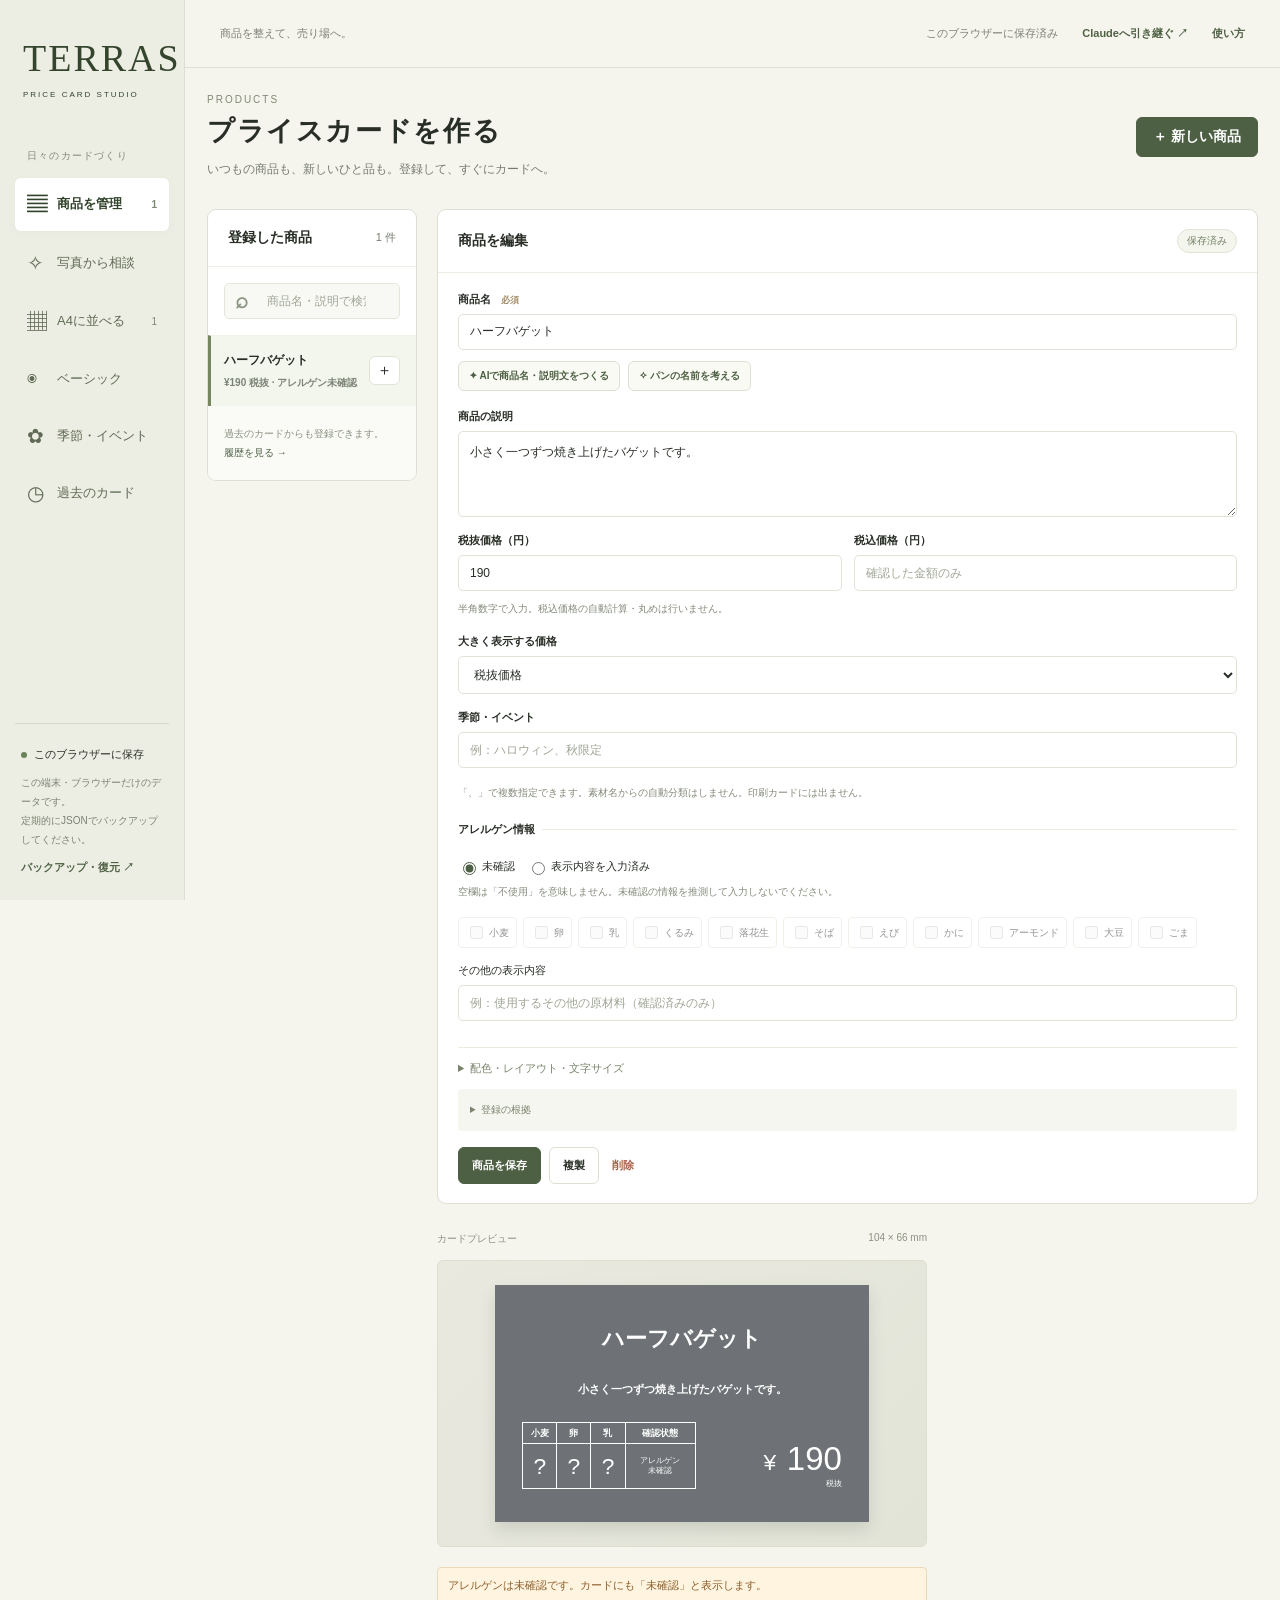
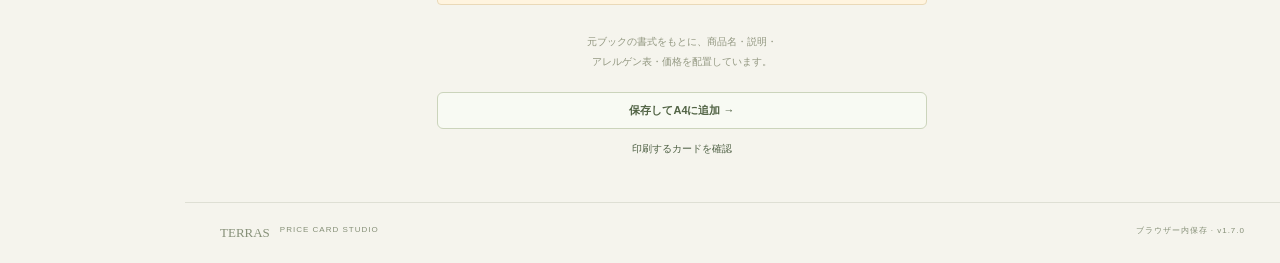
==== index.html @ 340539d3 "v1.9.5 写真は商品1〜2枚＋店頭1枚、相談は商品名入力（名前案なし）" ====
<!doctype html>
<html lang="ja">
<head>
  <meta charset="utf-8"><meta name="viewport" content="width=device-width,initial-scale=1">
  <meta name="description" content="TERRASの商品登録と実寸プライスカード印刷。ブラウザー内保存・履歴参照。">
  <title>TERRAS | プライスカード</title>
  <link rel="stylesheet" href="styles.css?v=1.9.5">
  <script src="archive.js" defer></script><script src="season-data.js?v=1.1.1" defer></script><script src="gpt-data.js?v=1.7.0" defer></script><script src="photo-data.js?v=1.6.0" defer></script><script src="quality-data.js?v=1.9.5" defer></script><script src="core.js?v=1.6.0" defer></script><script src="renderer.js?v=1.3.0" defer></script><script src="names.js?v=1.2.0" defer></script><script src="photo-ui.js?v=1.9.5" defer></script><script src="quality-store.js?v=1.6.0" defer></script><script src="line-post.js?v=1.9.5" defer></script><script src="quality-ui.js?v=1.9.5" defer></script><script src="gpt-ui.js?v=1.9.5" defer></script><script src="handoff.js?v=1.7.0" defer></script><script src="app.js?v=1.9.5" defer></script>
</head>
<body>
<div class="app-shell">
  <aside class="sidebar">
    <a class="brand" href="#products" aria-label="TERRAS 商品を管理"><span>TERRAS</span><small>PRICE CARD STUDIO</small></a>
    <div class="side-caption">日々のカードづくり</div>
    <nav aria-label="メインナビゲーション">
      <a href="#products" data-nav="products"><span class="nav-icon">▤</span>商品を管理<span id="product-count" class="nav-count">0</span></a>
      <a href="#ideas" data-nav="ideas"><span class="nav-icon">✧</span>写真から相談</a>
      <a href="#print" data-nav="print"><span class="nav-icon">▦</span>A4に並べる<span id="selection-count" class="nav-count">0</span></a>
      <a href="#basics" data-nav="basics"><span class="nav-icon">◉</span>ベーシック</a>
      <a href="#seasons" data-nav="seasons"><span class="nav-icon">✿</span>季節・イベント</a>
      <a href="#archive" data-nav="archive"><span class="nav-icon">◷</span>過去のカード</a>
    </nav>
    <div class="side-bottom"><span class="local-dot"></span>このブラウザーに保存<small>この端末・ブラウザーだけのデータです。<br>定期的にJSONでバックアップしてください。</small><button id="backup-open" class="text-button">バックアップ・復元 ↗</button></div>
  </aside>
  <main>
    <header class="topbar"><div>商品を整えて、売り場へ。</div><div class="topbar-right"><span id="storage-status">ローカル保存</span><button id="handoff-open" class="text-button">Claudeへ引き継ぐ ↗</button><button id="help-open" class="text-button">使い方</button></div></header>
    <section id="view-ideas" class="view" hidden>
      <div class="ideas-hero"><p class="eyebrow">BREAD IDEAS / PHOTO ADVICE</p><h1>写真から、<br>次のひと工夫を。</h1><p>決まった商品名と写真で、良いところと直し方を。<br>売価・原価と一緒に社長へLINEで共有。</p>
        <ol class="ideas-steps"><li><b>1</b><span>写真を撮る・選ぶ<small>商品1〜2枚＋店頭1枚（なくてもOK）</small></span></li><li><b>2</b><span>商品名・売価・原価を入力<small>名前は先に決めておく</small></span></li><li><b>3</b><span>アドバイスをもらう<small>良いところ・直し方</small></span></li><li><b>4</b><span>社長にLINEで共有</span></li></ol>
        <button id="ideas-start" class="primary">写真から相談する →</button><a class="ideas-switch" href="#products">プライスカードを作る →</a><p class="field-help">名前がまだのときは、先に「商品を管理」の「AIで商品名・説明文をつくる」で決めてください。写真から材料・味・アレルゲンは推測しません。アドバイスは参考です。</p>
      </div><p class="ideas-local-note">日々の写真は保存しません。アドバイス・社長の返事はこの端末に保存。AI相談は全員合計で1日30回・30秒間隔。API費用がかかります。</p>
      <section class="quality-history panel"><div class="panel-head"><h2>写真相談の履歴</h2><span class="subtle">この端末のみ・写真は含みません</span></div><div id="quality-history"></div><p id="quality-storage-status" class="field-help" role="status"></p></section>
    </section>
    <section id="view-basics" class="view" hidden>
      <div class="page-heading"><div><p class="eyebrow">EVERYDAY STANDARD</p><h1>ベーシックの定点チェック</h1><p>いつもの3品を、毎朝同じものさしで。AI・API回数は使いません。</p></div></div>
      <div class="basics-workspace"><section class="panel basic-editor"><div class="panel-head"><h2>今日の仕上がり</h2><span id="basic-date" class="subtle"></span></div><form id="basic-form"><label>チェックする商品<select id="basic-product"><option value="shokupan">365日食パン</option><option value="croissant">クロワッサン</option><option value="shiopan">塩パン</option></select></label><div id="basic-points" class="basic-points"></div><div class="basic-photos"><section><h3>基準の1個</h3><div class="basic-image"><img id="basic-reference-image" alt="登録した基準写真" hidden><p id="basic-reference-empty">基準の写真を登録してください</p></div><label>基準写真を登録<input id="basic-reference-input" type="file" accept="image/jpeg,image/png,image/webp,image/heic,image/heif"></label><button id="basic-reference-remove" type="button" class="text-button">基準写真を外す</button><p class="field-help">この写真だけ端末内とバックアップに保存します。外部に送信しません。</p></section><section><h3>今日の写真</h3><div class="basic-image"><img id="basic-daily-image" alt="今日の仕上がり" hidden><p id="basic-daily-empty">写真を撮る・選ぶ</p></div><label>今日の写真を選ぶ<input id="basic-daily-input" type="file" accept="image/jpeg,image/png,image/webp,image/heic,image/heif" capture="environment"></label><p class="field-help">比較用です。履歴・バックアップには保存しません。</p></section></div><div id="basic-score-fields" class="basic-score-fields"></div><div class="basic-total">合計 <strong id="basic-total">—</strong> / 15 <span id="basic-verdict"></span></div><label>原因をひと言 <span id="basic-cause-required" class="required" hidden>12点未満は必須</span><textarea id="basic-cause" maxlength="500" rows="2" placeholder="例：焼成温度が低く、焼き色が薄かった"></textarea></label><button id="basic-save" type="submit" class="primary">今日のチェックを記録</button><p id="basic-status" role="status" aria-live="polite"></p></form></section><section class="panel"><div class="panel-head"><h2>ベーシックの履歴</h2><span class="subtle">各商品の記録</span></div><div id="basic-history"></div></section></div>
      <details class="quality-settings panel"><summary>アドバイスの基準を編集（社長向け）</summary><div><p>アドバイスの参考にする7原則の文言をJSONで編集できます。questionsは空配列のままにしてください。この端末に保存し、バックアップにも含めます。</p><p class="field-help">初期値は添付仕様の要点です。「○〜◎」の色見本は未登録のため、スタッフが基準写真と照合してください。</p><label>基準JSON<textarea id="quality-criteria-json" rows="18" spellcheck="false"></textarea></label><div class="form-actions"><button id="quality-criteria-save" type="button" class="primary">基準を保存</button><button id="quality-criteria-reset" type="button">初期基準を表示</button></div><p id="quality-criteria-status" role="status"></p><details><summary>履歴の整理</summary><p class="field-help">審査・日次チェックはそれぞれ200件まで保存できます。整理の前に「バックアップ・復元」からJSONを書き出してください。基準写真と基準文言は残ります。</p><button id="quality-history-clear" type="button">履歴をすべて削除</button></details></div></details>
    </section>
    <section id="view-products" class="view">
      <div class="page-heading"><div><p class="eyebrow">PRODUCTS</p><h1>プライスカードを作る</h1><p>いつもの商品も、新しいひと品も。登録して、すぐにカードへ。</p></div><button id="new-product" class="primary">＋ 新しい商品</button></div>
      <div class="workspace">
        <section class="product-panel panel" aria-label="登録商品一覧"><div class="panel-head"><h2>登録した商品</h2><span id="list-total" class="subtle"></span></div><label class="search-wrap"><span>⌕</span><input id="product-search" type="search" placeholder="商品名・説明で検索" aria-label="登録商品を検索"></label><div id="product-list"></div><div class="list-footer">過去のカードからも登録できます。<a href="#archive">履歴を見る →</a></div></section>
        <section class="editor-panel panel"><div class="panel-head"><h2 id="editor-heading">新しい商品</h2><span id="dirty-label" class="pill">未保存</span></div>
          <form id="product-form" novalidate>
            <label>商品名 <span class="required">必須</span><input id="name" name="name" placeholder="例：ハーフバゲット" autocomplete="off"></label>
            <div class="naming-tools"><button type="button" id="gpt-open">✦ AIで商品名・説明文をつくる</button><button type="button" id="gpt-undo" hidden>AI案の採用を取り消す</button><button type="button" id="naming-open">✧ パンの名前を考える</button><button type="button" id="naming-undo" hidden>採用を取り消す</button></div>
            <label>商品の説明<textarea id="description" name="description" rows="3" placeholder="素材やおいしさ、伝えたいことを。改行も使えます。"></textarea></label>
            <div class="field-pair"><label>税抜価格（円）<input id="beforeTax" name="beforeTax" inputmode="decimal" placeholder="190"></label><label>税込価格（円）<input id="includingTax" name="includingTax" inputmode="decimal" placeholder="確認した金額のみ"></label></div>
            <p class="field-help">半角数字で入力。税込価格の自動計算・丸めは行いません。</p>
            <label>大きく表示する価格<select id="mainPrice" name="mainPrice"><option value="beforeTax">税抜価格</option><option value="includingTax">税込価格</option></select></label>
            <label>季節・イベント<input id="events" name="events" list="event-suggestions" placeholder="例：ハロウィン、秋限定"><datalist id="event-suggestions"></datalist></label><p class="field-help">「、」で複数指定できます。素材名からの自動分類はしません。印刷カードには出ません。</p>
            <fieldset><legend>アレルゲン情報</legend><div class="radio-row"><label><input type="radio" name="allergyStatus" value="unknown" checked> 未確認</label><label><input type="radio" name="allergyStatus" value="entered"> 表示内容を入力済み</label></div><p class="field-help">空欄は「不使用」を意味しません。未確認の情報を推測して入力しないでください。</p><div id="allergen-options" class="allergen-options"></div><label class="small-label">その他の表示内容<input id="allergyOther" name="allergyOther" placeholder="例：使用するその他の原材料（確認済みのみ）"></label></fieldset>
            <details class="design-details"><summary>配色・レイアウト・文字サイズ</summary><div class="field-pair"><label>配色<select id="theme" name="theme"><option value="black">グレー地 × 白文字</option><option value="white">白地 × 黒文字</option></select></label><label>レイアウト<select id="layout"><option value="classic">元の中央配置</option><option value="left">左揃え</option><option value="accent">アクセント付き</option></select></label><label>アクセント<select id="accent"><option value="none">なし</option><option value="olive">オリーブ</option><option value="rust">赤茶</option><option value="gold">金茶</option></select></label><label>商品名<select id="nameSize" name="nameSize"><option value="16">16 pt</option><option value="17" selected>17 pt</option><option value="18">18 pt</option></select></label><label>説明<select id="descriptionSize" name="descriptionSize"><option value="8">8 pt</option><option value="9" selected>9 pt</option></select></label></div></details>
            <div id="provenance-panel"></div><div id="form-errors" role="alert"></div>
            <div class="form-actions"><button class="primary" type="submit" id="save-product">商品を保存</button><button type="button" id="duplicate-product">複製</button><button type="button" id="delete-product" class="danger subtle-button">削除</button></div>
          </form>
        </section>
        <section class="preview-panel"><div class="preview-label"><span>カードプレビュー</span><span>104 × 66 mm</span></div><div class="card-stage"><div id="editor-preview"></div></div><div id="preview-warnings" class="preview-warnings" aria-live="polite"></div><p class="preview-note">元ブックの書式をもとに、商品名・説明・<br>アレルゲン表・価格を配置しています。</p><button id="save-select" class="wide-button">保存してA4に追加 →</button><a href="#print" class="preview-link">印刷するカードを確認</a></section>
      </div>
    </section>
    <section id="view-print" class="view" hidden>
      <div class="page-heading"><div><p class="eyebrow">PRINT LAYOUT</p><h1>A4に並べる</h1><p>登録商品から最大6枚。カードは左上から順番に並びます。</p></div><button id="print-button" class="primary">印刷 / PDFに保存 ↗</button></div>
      <div class="print-workspace"><aside class="panel print-controls"><div class="panel-head"><h2>印刷するカード</h2><b id="print-count">0 / 6</b></div><p class="field-help">同じ商品を複数枚入れるときは「＋もう1枚」。並び順も変更できます。</p><div id="selected-list"></div><label>商品を選んで追加<select id="print-product-select"></select></label><button id="add-print-product" class="wide-button">＋ 1枚追加</button><hr><label>カードの寸法<select id="print-scale"><option value="1">原寸 104 × 66 mm</option><option value="0.95">95%縮小 98.8 × 62.7 mm</option></select></label><label class="check-label"><input id="cut-marks" type="checkbox" checked> カット位置の目印を表示</label><p id="geometry-note" class="field-help"></p><div class="print-instructions"><b>印刷ダイアログの設定</b><p>A4・横向き・倍率100%・余白なし・ヘッダーとフッターなし。黒地カードは「背景のグラフィック」を有効に。</p><p>プリンターの印刷可能範囲が6mmを超える場合は95%縮小を選んでください。用紙に合わせる自動縮小はオフに。</p></div><div id="print-warnings" role="alert"></div></aside><div class="sheet-view"><div class="preview-label"><span>A4 横・2列 × 3段</span><span>297 × 210 mm</span></div><div class="sheet-viewport"><div id="print-sheet" class="a4-sheet"><div id="print-grid" class="print-grid"></div></div></div><p class="preview-note">画面の表示倍率と印刷寸法は異なります。初回は定規で実寸をご確認ください。</p></div></div>
    </section>
    <section id="view-seasons" class="view" hidden>
      <div class="page-heading"><div><p class="eyebrow">SEASONS &amp; EVENTS</p><h1>季節・イベント</h1><p>あの季節のカードを開いて、次の売り場づくりへ。</p></div><button id="new-season-product" class="primary">＋ このイベントで登録</button></div>
      <div class="season-intro">元タブ名が確認できる季節・イベントをまとめました。登録商品のタグもここから開けます。素材や商品名だけで自動分類はしません。</div>
      <div id="season-groups" class="season-groups" aria-label="季節・イベントを選択"></div>
      <div class="season-detail-heading"><div><p class="eyebrow">SELECTED EVENT</p><h2 id="season-title">ハロウィン</h2><p id="season-source-note" class="field-help"></p></div><label class="search-wrap"><span>⌕</span><input id="season-search" type="search" placeholder="このイベント内で検索" aria-label="季節・イベント内を検索"></label></div>
      <h3 class="season-subheading">登録した商品 <span id="season-current-count" class="subtle"></span></h3><div id="season-current" class="season-card-grid"></div>
      <h3 class="season-subheading">過去のカード <span id="season-history-count" class="subtle"></span></h3><p class="field-help">画像を開くと、元の飾り・価格・表示内容と出典を確認できます。現在の商品情報としては未確認です。</p><div id="season-history" class="season-card-grid"></div><button id="season-more" class="wide-button">さらに表示</button>
    </section>
    <section id="view-archive" class="view" hidden>
      <div class="page-heading"><div><p class="eyebrow">PAST CARDS</p><h1>過去のカード</h1><p>元のスプレッドシートを、いつでも見返せる参照用アーカイブに。</p></div><span class="pill">参照専用 / 2026.10.24 取得</span></div>
      <div class="archive-banner"><span>◷</span><div><b>過去の価格・表示内容です。現在の情報とは限りません。</b><p>原文を保持しています。新規登録へコピーした後、価格とアレルゲンを改めて入力してください。</p></div><a href="https://docs.google.com/spreadsheets/d/1PCWhxABF9N-4v9lGdpRZo8VrBppeQ50D/edit" target="_blank" rel="noopener">元ブック ↗</a></div>
      <div class="archive-toolbar"><label class="search-wrap"><span>⌕</span><input id="archive-search" type="search" aria-label="過去のカードを検索" placeholder="商品名・説明・価格・元タブ名で検索"></label><label>元タブ<select id="archive-sheet"><option value="">全395タブ</option></select></label><label>表示<select id="archive-mode"><option value="cards">認識できたカード</option><option value="raw">元タブの全セル（特殊書式も含む）</option></select></label></div><div id="archive-result-count" class="subtle"></div><div id="archive-results"></div><button id="archive-more" class="wide-button">さらに表示</button>
    </section>
    <footer class="main-footer">TERRAS <span>PRICE CARD STUDIO</span><span>ブラウザー内保存 · v1.7.0</span></footer>
  </main>
</div>
<dialog id="naming-dialog" class="naming-dialog"><div class="dialog-heading"><h2>パンの名前を考える</h2><button data-close aria-label="閉じる">×</button></div><p>確認できている情報だけを入力してください。入力を組み合わせて候補を作ります。生成AI・外部送信は使いません。</p><div class="current-name-note">現在の商品名：<strong id="naming-current"></strong><small>候補を選んで「商品名に採用」を押すまで変更しません。</small></div><div class="field-pair"><label>パンの種類 <span class="required">必須</span><input id="naming-kind" maxlength="80" placeholder="例：フォカッチャ"></label><label>主な材料 <span class="required">必須</span><input id="naming-materials" maxlength="300" placeholder="例：じゃがいも、チーズ"></label><label>味付け・味（任意）<input id="naming-taste" maxlength="100" placeholder="例：ローズマリー、塩味"></label><label>食感（任意）<input id="naming-texture" maxlength="100" placeholder="例：もちもち"></label></div><p class="field-help">材料は「、」で区切れます。産地・製法・味・アレルゲンなど、未入力の情報は補いません。「気まぐれパン」も具体的な材料を入力してください。</p><button id="naming-generate" type="button">候補を作る / 並べ直す</button><div id="naming-errors" role="alert"></div><div id="naming-results" class="naming-results" aria-live="polite"></div><div class="form-actions"><button id="naming-adopt" class="primary" disabled>商品名に採用</button><button id="naming-cancel">取消</button></div><p class="field-help">材料入力は候補作成だけに使い、アレルゲン欄は変更しません。採用後もまだ未保存です。カードのはみ出し警告を確認してから「商品を保存」してください。登録済みの商品名を一括で変更する機能ではありません。</p></dialog>
<dialog id="history-dialog" class="history-dialog"><div class="dialog-heading"><div><p class="eyebrow">SOURCE CARD / 参照専用</p><h2 id="history-title"></h2></div><button data-close aria-label="閉じる">×</button></div><label>出典タブ<select id="history-source-select"></select></label><div id="history-preview" class="history-preview"></div><p id="history-limits" class="field-help"></p><details id="history-art" hidden><summary>元の飾り画像を開く</summary><div id="history-art-links" class="source-art-links"></div></details><a id="history-sheet-link" target="_blank" rel="noopener">元タブ全体のプレビューを開く ↗</a><details><summary>価格・表示内容・出典の原文</summary><div id="history-raw"></div></details><p class="warning">コピーするのは商品名・説明・イベントタグです。価格は空欄、アレルゲンは未確認に戻ります。飾り画像・背景は編集用カードに引き継ぎません。</p><button id="history-copy" class="primary">新しい商品へコピー →</button></dialog>
<div id="toast" role="status" aria-live="polite" hidden></div>
<dialog id="backup-dialog"><div class="dialog-heading"><h2>バックアップ・復元</h2><button data-close aria-label="閉じる">×</button></div><p>商品・印刷選択・設定、チェック履歴・基準文言・ベーシックの基準写真をJSONファイルに保存します。日々の写真は含みません。端末やブラウザーを変えるときにも使えます。履歴はアプリに同梱されています。</p><button id="export-backup" class="primary">JSONをダウンロード</button><hr><label>JSONを読み込む<input id="import-file" type="file" accept=".json,application/json"></label><details><summary>JSONの内容を貼り付けて復元する</summary><label>バックアップのJSON<textarea id="import-text" rows="5" spellcheck="false" placeholder="JSONファイルの内容を貼り付け"></textarea></label><button id="import-text-button">貼り付けたJSONを読み込む</button></details><p class="field-help">現在の商品を残して追加します。同じIDで内容が異なる商品は、別の商品として保持します。繰り返し読み込んでも同じ内容は増えません。</p><div id="import-result" role="status"></div></dialog>
<dialog id="handoff-dialog" class="handoff-dialog" aria-labelledby="handoff-title"><div class="dialog-heading"><div><p class="eyebrow">CONTINUE WITH CLAUDE</p><h2 id="handoff-title">この仕組みを、Claude Codeへ。</h2></div><button data-close aria-label="閉じる">×</button></div><p class="handoff-intro">カードづくりの仕組みと、保存済みの商品をひとまとめに。<br>Claude Codeに渡して、続きの改修を依頼できます。</p><div class="handoff-contents"><b>ZIPに含まれるもの</b><ul><li>アプリのソース・過去カード・画像素材</li><li>仕組みの説明・起動手順・Claudeへの引き継ぎメモ</li><li>このブラウザーの保存済み商品 <strong id="handoff-product-count">0</strong>件・印刷選択・設定</li></ul></div><p id="handoff-dirty" class="warning" hidden>未保存の編集があります。編集内容も渡す場合は、この画面を閉じて先に「商品を保存」を押してください。</p><ol class="handoff-steps"><li>引き継ぎZIPをダウンロードする。</li><li>ZIPを展開し、そのフォルダーをClaude Codeで開く。</li><li>下の依頼文をコピーし、Claude Codeに渡す。</li></ol><p class="field-help">AIのAPIキーは含まれません（GT-botのスクリプトプロパティにあります）。商品登録・編集・印刷はローカルで動かせます。</p><button id="handoff-download" class="primary">引き継ぎ一式をダウンロード（ZIP）</button><p id="handoff-status" role="status" aria-live="polite"></p><p><button id="handoff-backup" class="text-button">商品JSONだけを書き出す・復元する →</button></p><details class="handoff-prompt"><summary>Claudeに渡す依頼文</summary><label>依頼文<textarea id="handoff-prompt" rows="6" readonly></textarea></label><button id="handoff-copy">依頼文をコピー</button></details><p class="field-help">ファイルの作成と保存はこのブラウザー内で行います。Claudeへの添付・送信はご自身で行ってください。別の端末の商品は、その端末から書き出してください。</p></dialog>
<dialog id="help-dialog"><div class="dialog-heading"><h2>カードづくりの流れ</h2><button data-close aria-label="閉じる">×</button></div><ol><li>「商品を管理」で商品名・説明・価格を登録。</li><li>アレルゲンは確認した内容だけ入力。未確認のままでも保存できますが、カードにも未確認と表示されます。</li><li>「保存してA4に追加」で、印刷するカードを選択。最大6枚まで並べられます。</li><li>はみ出しや未入力の警告を解消し、「印刷 / PDFに保存」。A4横・100%・余白なしを選びます。</li><li>定期的にJSONバックアップを保存。ブラウザーデータを消すと登録商品も消えます。</li></ol><p>履歴の価格には税表示の不整合があるため、履歴からのコピーでは価格・アレルゲンは自動入力しません。履歴の原文はいつでも確認できます。</p></dialog>
<dialog id="confirm-dialog"><div class="dialog-heading"><h2 id="confirm-title">確認</h2></div><p id="confirm-text"></p><div class="form-actions"><button id="confirm-yes" class="primary">続ける</button><button id="confirm-no">戻る</button></div></dialog>
<noscript>このアプリにはJavaScriptが必要です。</noscript>
<dialog id="gpt-dialog" class="gpt-dialog">
  <div class="dialog-heading"><h2 id="gpt-title">写真からアドバイス ＋ 名前の相談</h2><button id="gpt-close" aria-label="閉じる">×</button></div>
  <p class="gpt-intro" id="gpt-intro">写真から、良いところと試せる直し方を。種類・材料も入力すると名前3案を一緒に提案します。</p>
  <p id="gpt-status" role="status" aria-live="polite"></p>
  <div id="gpt-inputs">
    <section class="photo-input"><h3 class="gpt-step-heading"><span>1</span> 写真を撮る・選ぶ <small>なくても大丈夫</small></h3><h4>商品写真1（角度は自由）</h4><div class="photo-actions"><button id="photo-camera" type="button">写真を撮る</button><button id="photo-library" type="button">写真を選ぶ</button><button id="photo-remove" type="button" hidden>写真を外す</button></div><input id="photo-camera-input" type="file" accept="image/jpeg,image/png,image/webp,image/heic,image/heif" capture="environment" hidden><input id="photo-library-input" type="file" accept="image/jpeg,image/png,image/webp,image/heic,image/heif" hidden><figure id="photo-preview" hidden><img id="photo-preview-image" alt="生成の参考にする写真"><figcaption>生成時だけGT-bot経由でClaudeへ送信。カードには載りません。</figcaption></figure><div id="photo-extras" class="photo-extras"></div><p id="photo-status" role="status" aria-live="polite"></p><p class="field-help">基本は商品写真1〜2枚と、店頭に並べた写真1枚。写真がなくても記録・LINEへの共有はできます。1枚10MBまで・最大3枚。位置情報を除き512px以内に縮小します。</p></section>
    <h3 class="gpt-step-heading" id="gpt-step2"><span>2</span> 材料・特徴を入力 <small>名前も作る場合</small></h3>
    <label id="pc-name-label" hidden>商品名 <span class="required">決まった名前</span><input id="pc-name" maxlength="80" placeholder="例：ジャガイモとチーズのフォカッチャ"></label><div class="gpt-basic-fields" id="gpt-naming-fields"><label>パンの種類 <span class="gpt-optional">名前も作る場合</span><input id="gpt-kind" maxlength="80" placeholder="例：フォカッチャ"></label><label>材料 <span class="gpt-optional">名前も作る場合</span><input id="gpt-materials" maxlength="300" placeholder="例：じゃがいも、チーズ"></label><label class="gpt-feature-label">特徴 <span class="required">任意</span><input id="gpt-feature" maxlength="100" placeholder="例：ハーフサイズ、皮はパリッと中はもっちり、国産小麦"></label></div>
    <div class="field-pair"><label>売価（税込） <span class="required">任意</span><input id="pc-price" inputmode="numeric" maxlength="7" placeholder="例：380"></label><label>原価 <span class="required">任意</span><input id="pc-cost" inputmode="numeric" maxlength="7" placeholder="例：120"></label></div><p id="pc-cost-rate" class="field-help" aria-live="polite"></p><p class="field-help">売価と原価はAIに送りません。LINEの相談と履歴にだけ載ります。分かっている内容だけ入力してください。</p>
    <div id="quality-questions" hidden></div><p id="quality-self-summary" hidden></p><label>提案者のお名前<input id="quality-proposer" maxlength="80" placeholder="例：山田（この端末に記憶）"></label><h3 class="gpt-step-heading"><span>3</span> 写真からアドバイス</h3><div class="form-actions gpt-main-actions"><button id="gpt-generate" class="primary" disabled>写真からアドバイスをもらう</button><button id="gpt-stop" hidden>生成を取消</button><button id="gpt-cancel">取消</button></div>
    <div class="gpt-notes"><p>生成時に入力内容と選んだ写真をGT-bot経由でClaude（Anthropic）へ送信します。日々の写真はアプリに保存・公開しません。TERRASの見た目の基準も送信します。提案者名・価格・アレルゲン・履歴は送信しません。</p><p><b>API費用がかかります。</b>ログイン不要・全員合計で1日30回・30秒間隔。失敗・取消も1回です。</p></div>
  </div>
  <section id="gpt-comparison" hidden><div id="quality-result" class="quality-result"></div><div id="gpt-name-section"><div class="gpt-comparison-heading"><h3>名前と説明文を比べて、カードへ</h3><button id="gpt-back">入力に戻る ↑</button></div><p class="field-help">各案の商品名・説明文は、ここで編集できます。</p><div id="gpt-results" class="gpt-results"></div><div class="gpt-adoption"><label class="gpt-review"><input id="gpt-reviewed" type="checkbox"> 未確認の内容が入っていないことを確認しました。</label><button id="gpt-adopt" class="primary" disabled>名前と説明文をセットで使う</button><p class="field-help">編集欄へ入れるだけで、まだ保存しません。価格・アレルゲンはそのままです。</p></div></div></section>
</dialog>
<dialog id="quality-history-dialog" class="gpt-dialog" aria-labelledby="quality-history-title"><div class="dialog-heading"><h2 id="quality-history-title">相談・社長の返事</h2><button data-close aria-label="閉じる">×</button></div><div id="quality-history-record"></div></dialog>
</body></html>
---- styles.css ----
:root{--ink:#282d26;--muted:#777c70;--olive:#4e6044;--paper:#f5f4ed;--line:#dedfd4;--white:#fff;--rust:#a75132;--card-scale:1;font-family:-apple-system,BlinkMacSystemFont,"Hiragino Kaku Gothic ProN","Yu Gothic",Meiryo,sans-serif;color:var(--ink);background:var(--paper);font-size:14px}*{box-sizing:border-box}body{margin:0}button,input,textarea,select{font:inherit;color:inherit}button,a,input,select,summary{touch-action:manipulation}button{cursor:pointer;background:#fff;border:1px solid var(--line);border-radius:6px;padding:10px 16px;font-weight:600}button:hover{background:#f0f2e9}button:disabled{opacity:.4;cursor:not-allowed}button.primary{background:var(--olive);color:white;border-color:var(--olive)}button.primary:hover{background:#3f5037}a{color:var(--olive);text-decoration:none}a:hover{text-decoration:underline}button:focus-visible,a:focus-visible,summary:focus-visible{outline:3px solid #b7c794;outline-offset:3px}input:focus,textarea:focus,select:focus{outline:2px solid #b5c59e;border-color:var(--olive)}[hidden]{display:none!important}.app-shell{display:flex;min-height:100vh}.sidebar{width:220px;flex-shrink:0;border-right:1px solid var(--line);padding:38px 22px 22px;display:flex;flex-direction:column;background:#eceee3;position:sticky;top:0;height:100vh}.brand{display:block;color:#34442d;margin:0 8px 50px}.brand span{font:500 38px/1.1 Georgia,"Times New Roman",serif;letter-spacing:2px}.brand small{display:block;font-size:8px;letter-spacing:2px;margin-top:10px}.side-caption{font-size:10px;color:#838778;margin:0 12px 15px;letter-spacing:.12em}nav{display:grid;gap:7px}nav a{display:flex;align-items:center;padding:13px 12px;font-size:13px;gap:11px;color:#606955;border-radius:6px}nav a.active{background:#fff;box-shadow:0 2px 8px #48543608;color:#31442b;font-weight:700}nav a:hover{text-decoration:none;background:#ffffff90}.nav-icon{font-size:20px;width:19px}.nav-count{font-size:10px;margin-left:auto;color:#7e8774}.side-bottom{margin-top:auto;font-size:11px;line-height:1.9;padding:20px 6px 0;border-top:1px solid #d6dac9}.side-bottom small{font-size:10px;display:block;color:#7b8272;margin:8px 0}.local-dot{display:inline-block;width:6px;height:6px;border-radius:50%;background:#6b8256;margin-right:7px}.text-button{border:0;padding:0;background:transparent;color:var(--olive);font-size:11px}.text-button:hover{background:transparent;text-decoration:underline}main{min-width:0;flex:1}.topbar{height:68px;display:flex;align-items:center;justify-content:space-between;border-bottom:1px solid var(--line);padding:0 35px;color:#7d8175;font-size:11px}.topbar-right{display:flex;gap:24px;align-items:center}.view{padding:32px 34px 25px;max-width:1800px;margin:auto}.page-heading{display:flex;align-items:center;justify-content:space-between;gap:20px;margin-bottom:28px}.eyebrow{font-size:10px;letter-spacing:2px;color:#7f8973;margin:0 0 8px}h1{font-size:27px;font-weight:650;letter-spacing:.06em;margin:0 0 10px}.page-heading p:not(.eyebrow){font-size:12px;color:var(--muted);margin:0;line-height:1.8}h2{font-size:14px;font-weight:650;margin:0}.workspace{display:grid;grid-template-columns:minmax(215px,.8fr) minmax(320px,1.2fr) minmax(315px,1fr);gap:20px;align-items:start}.panel{background:#fff;border:1px solid var(--line);border-radius:9px;overflow:hidden}.panel-head{padding:19px 20px;border-bottom:1px solid #eceee6;display:flex;align-items:center;justify-content:space-between;gap:10px}.subtle{color:var(--muted);font-size:11px}.pill{display:inline-block;padding:4px 9px;border:1px solid #dfe4d7;background:#f4f6ee;color:#727d63;border-radius:20px;font-size:10px;white-space:nowrap}.search-wrap{display:flex;align-items:center;background:#f8f9f4;border:1px solid #e3e6da;border-radius:5px;padding:0 10px;gap:8px}.search-wrap span{font-size:22px;color:#8c9581}.search-wrap input{border:0;background:transparent;width:100%;min-width:0;padding:11px 0;outline:none;font-size:12px}.product-panel>.search-wrap{margin:16px}.product-row{display:flex;align-items:center;gap:8px;padding:16px;border-top:1px solid #f0f1e9}.product-row.active{background:#f3f6ec;border-left:3px solid #75865f;padding-left:13px}.product-row .product-open{flex:1;text-align:left;border:0;padding:0;background:transparent;min-width:0}.product-row strong{font-size:12px;font-weight:650;display:block;overflow-wrap:anywhere}.product-row small{font-size:10px;color:#7b8274;display:block;margin-top:7px}.mini-add{border:1px solid #e0e4d7;padding:4px 7px;font-size:15px;font-weight:400;background:#fff}.list-footer{padding:18px 16px;background:#fafbf7;color:#8a9081;font-size:10px;line-height:1.9}.list-footer a{display:block}.empty-state{padding:38px 20px;text-align:center;color:#8a9082;font-size:12px;line-height:2}.editor-panel form{padding:19px 20px}label{display:block;font-size:11px;font-weight:600;margin-bottom:16px}label input:not([type=radio]):not([type=checkbox]),label textarea,label select{display:block;width:100%;margin-top:7px;border:1px solid #dfe3d8;background:#fff;border-radius:5px;padding:10px 11px;font-size:12px;font-weight:400}textarea{resize:vertical;line-height:1.8;min-height:82px}input::placeholder,textarea::placeholder{color:#a1a697}.required{font-size:9px;color:#a28c68;padding-left:7px}.field-pair{display:grid;grid-template-columns:1fr 1fr;gap:12px}.field-pair label{margin-bottom:9px}.field-help{font-size:10px;line-height:1.8;color:#838a7a;margin:0 0 16px}fieldset{border:0;border-top:1px solid #e9ecdf;padding:18px 0 0;margin:20px 0 10px;min-width:0}legend{font-size:11px;font-weight:650;padding:0 7px 0 0}.radio-row{display:flex;flex-wrap:wrap;gap:12px;margin:4px 0 8px}.radio-row label{font-size:11px;margin:0;font-weight:400}input[type=radio],input[type=checkbox]{accent-color:var(--olive);vertical-align:middle}.allergen-options{display:flex;flex-wrap:wrap;gap:6px;margin-bottom:15px}.allergen-options label{font-size:10px;font-weight:400;border:1px solid #dfe4d5;border-radius:4px;padding:5px 7px;margin:0;display:flex;align-items:center;gap:3px}.allergen-options.inactive{opacity:.5}.small-label{font-weight:400}.design-details{font-size:11px;border-top:1px solid #e9ecdf;padding:13px 0}.design-details summary{cursor:pointer;color:#78836a}.design-details .field-pair{padding-top:14px}.form-actions{display:flex;gap:8px;align-items:center;flex-wrap:wrap;margin-top:16px}.form-actions button{font-size:11px;padding:10px 13px}.danger{color:#a46146}.subtle-button{border:0;padding-left:5px!important;padding-right:5px!important}.preview-panel{min-width:0;padding-top:8px}.preview-label{display:flex;justify-content:space-between;gap:12px;font-size:10px;color:#8b9180;margin:0 0 14px}.card-stage{background:linear-gradient(135deg,#e9e9df,#e3e4d8);border:1px solid #dcdfd0;min-height:260px;display:flex;align-items:center;justify-content:center;padding:24px 12px;border-radius:6px;overflow:auto}.card-stage .price-card{zoom:.8;box-shadow:0 8px 16px #2e382a22}.price-card{position:relative;width:104mm;height:66mm;flex-shrink:0;background:#6e7175;color:white;overflow:visible;font-family:"MS PGothic","ＭＳ Ｐゴシック","Hiragino Kaku Gothic ProN","Yu Gothic",Meiryo,sans-serif;-webkit-print-color-adjust:exact;print-color-adjust:exact}.price-card.white{color:#050505;background:#f4f4f2}.card-name{position:absolute;top:8mm;left:7.5mm;right:7.5mm;height:14mm;display:flex;align-items:center;justify-content:center;white-space:pre-wrap;text-align:center;overflow-wrap:anywhere;font-size:var(--name-size,17pt);font-weight:800;line-height:1.18}.card-description{position:absolute;top:23mm;left:7.5mm;right:7.5mm;height:12mm;display:flex;align-items:center;justify-content:center;text-align:center;white-space:pre-wrap;overflow-wrap:anywhere;font-weight:700;font-size:var(--desc-size,9pt);line-height:1.32}.card-bottom{position:absolute;left:7.5mm;right:7.5mm;top:38mm;height:18.5mm}.allergen-table{position:absolute;top:0;left:0;border-collapse:collapse;width:48mm;height:18.5mm;table-layout:fixed;text-align:center}.allergen-table th,.allergen-table td{border:.25mm solid currentColor}.allergen-table th{font-size:7pt;line-height:1;height:6mm;font-weight:800;width:9.5mm}.allergen-table td.marker{font-size:18pt;height:12.5mm;line-height:1;font-weight:400}.allergen-table th:last-child{width:19.5mm}.allergen-table td.allergen-extra{font-size:6.5pt;line-height:1.3;overflow-wrap:anywhere;vertical-align:middle;white-space:pre-wrap;padding:.5mm}.card-tax{position:absolute;right:0;top:1mm;font:8.5pt/1.25 Arial,"Hiragino Kaku Gothic ProN",sans-serif;white-space:nowrap}.card-price{position:absolute;bottom:0;right:0;white-space:nowrap;font:26pt/1.05 Arial,sans-serif}.card-price .yen{font-size:18pt;margin-right:3mm}.card-price .tax-kind{font-size:6pt;display:block;text-align:right;margin-top:1mm}.price-card .overflow-outline{outline:1mm solid #c56c43;outline-offset:1px}.preview-warnings{font-size:10px;line-height:1.8;color:#8b653c;margin-top:13px}.warning{padding:8px 10px;background:#fff4df;border:1px solid #ead9b8;border-radius:4px;margin:7px 0;color:#8b5d2b;font-size:11px;line-height:1.8}.error{padding:10px;background:#fff0e9;border:1px solid #eac4af;color:#9b4b2c;border-radius:4px;font-size:11px;line-height:1.8}.preview-note{text-align:center;font-size:10px;color:#929780;line-height:2;margin:20px 0}.wide-button{display:block;width:100%;font-size:11px;border-color:#cbd4bb;background:#f8faf3;color:#516344}.preview-link{display:block;text-align:center;font-size:10px;margin-top:13px}.main-footer{display:flex;gap:10px;max-width:1800px;margin:20px auto 0;padding:22px 35px;border-top:1px solid var(--line);font:13px Georgia,serif;color:#869078}.main-footer span{font:8px -apple-system,sans-serif;letter-spacing:1px}.main-footer span:last-child{margin-left:auto}.print-workspace{display:grid;grid-template-columns:285px minmax(0,1fr);gap:25px}.print-controls{padding:0 20px 20px}.print-controls .panel-head{margin:0 -20px 16px}.print-controls label{margin-top:18px}.selected-item{display:flex;align-items:center;gap:5px;margin:8px 0;font-size:11px;border-bottom:1px solid #e8ebdf;padding-bottom:8px}.selected-item .selected-name{flex:1;overflow-wrap:anywhere}.selected-item button{padding:4px 5px;font-size:10px}.print-instructions{background:#f5f7f0;border-radius:5px;padding:13px;font-size:10px;line-height:1.9;color:#7d876e}.print-instructions p{margin:8px 0 0}hr{border:0;border-top:1px solid #e3e8d9;margin:20px 0}.sheet-view{min-width:0}.sheet-viewport{width:100%;overflow:auto;background:#e3e5da;padding:24px;border-radius:7px}.a4-sheet{width:297mm;height:210mm;position:relative;background:white;box-shadow:0 4px 15px #46523a18;zoom:.7}.print-grid{position:absolute;top:var(--margin-y,6mm);left:var(--margin-x,41.5mm);display:grid;grid-template-columns:repeat(2,var(--card-w,104mm));grid-template-rows:repeat(3,var(--card-h,66mm));column-gap:6mm;row-gap:0}.print-slot{position:relative;width:var(--card-w,104mm);height:var(--card-h,66mm)}.print-slot>.price-card{transform:scale(var(--card-scale,1));transform-origin:top left}.print-slot.empty{border:.2mm dashed #e2e4dc;display:flex;align-items:center;justify-content:center;color:#d0d4c6;font-size:30pt}.cut-mark{position:absolute;background:#777;z-index:3;pointer-events:none}.cut-mark.h{height:.15mm;width:2mm;left:-2mm;top:0}.cut-mark.h.right{left:auto;right:-2mm}.cut-mark.h.bottom{top:auto;bottom:0}.cut-mark.v{width:.15mm;height:2mm;left:0;top:-2mm}.cut-mark.v.right{left:auto;right:0}.cut-mark.v.bottom{top:auto;bottom:-2mm}.archive-banner{display:flex;gap:16px;padding:18px 22px;border:1px solid #dddcc9;background:#f0f0e4;border-radius:7px;margin-bottom:23px;font-size:12px;align-items:center}.archive-banner>span{font-size:27px;color:#889078}.archive-banner p{font-size:11px;color:#89907d;margin:6px 0 0;line-height:1.8}.archive-banner a{white-space:nowrap;margin-left:auto;font-size:11px}.archive-toolbar{display:grid;grid-template-columns:1.5fr 1fr 1fr;gap:14px;align-items:end}.archive-toolbar label{margin:0 0 16px}.archive-toolbar .search-wrap input{border:0;background:transparent;margin:0}.archive-toolbar .search-wrap{height:40px}.archive-toolbar select{font-size:11px}#archive-result-count{margin:5px 0 15px}.archive-card-list{display:grid;grid-template-columns:repeat(auto-fill,minmax(310px,1fr));gap:16px}.archive-item{background:white;border:1px solid var(--line);border-radius:7px;padding:20px}.archive-item h3{font-size:14px;line-height:1.7;margin:10px 0}.archive-item p{font-size:11px;line-height:1.9;white-space:pre-wrap;overflow-wrap:anywhere;color:#77816c}.archive-item details,.source-block{font-size:10px;line-height:1.8;color:#7b856f}.archive-item summary,.source-block summary{cursor:pointer}.archive-item button{margin-top:14px;font-size:11px}.raw-table{width:100%;border-collapse:collapse;background:white;font-size:11px;margin:12px 0}.raw-table td,.raw-table th{border:1px solid #e2e6d9;padding:8px;text-align:left;white-space:pre-wrap;overflow-wrap:anywhere;max-width:800px}.raw-table th{width:90px;background:#f2f5eb}.source-block{padding:12px;background:#f5f6f0;border-radius:4px;margin-bottom:12px}.source-block p{white-space:pre-wrap;overflow-wrap:anywhere}.archive-empty{padding:30px;background:white;border:1px solid var(--line);border-radius:6px;color:#7a836d;font-size:12px;line-height:1.9}#archive-more{max-width:280px;margin:25px auto}dialog{border:1px solid #d4d9c9;border-radius:10px;padding:26px;max-width:560px;width:calc(100% - 30px);color:var(--ink);box-shadow:0 15px 60px #29362430}dialog::backdrop{background:#25311a55;backdrop-filter:blur(3px)}dialog p,dialog li{font-size:12px;line-height:2;color:#76816a}.dialog-heading{display:flex;justify-content:space-between;align-items:center;gap:20px;margin-bottom:15px}.dialog-heading h2{font-size:18px}.dialog-heading button{border:0;padding:2px 6px;font-size:23px;background:transparent}dialog input[type=file]{background:#f7f9f2;padding:14px;font-size:11px}#toast{position:fixed;bottom:25px;left:50%;transform:translateX(-50%);background:#34472a;color:white;padding:13px 23px;border-radius:7px;box-shadow:0 5px 20px #0002;font-size:12px;z-index:10;max-width:90vw}#form-errors:empty{display:none}.check-label{font-weight:400}.archive-sheet-block{margin:15px 0}.archive-sheet-block>summary{background:#e9eddf;border:1px solid #d8decc;border-radius:5px;padding:14px;cursor:pointer;font-size:12px}.source-cell{font-family:ui-monospace,monospace;color:#69755c}.raw-meta{font-size:10px;color:#8a937d}
@media(min-width:1700px){.card-stage .price-card{zoom:1}.a4-sheet{zoom:.83}}@media(max-width:1350px){.sidebar{width:185px;padding-left:15px;padding-right:15px}.view{padding:26px 22px}.workspace{grid-template-columns:210px minmax(300px,1fr)}.preview-panel{grid-column:2;display:grid;grid-template-columns:1fr;max-width:490px}.product-panel{grid-row:span 2}.card-stage .price-card{zoom:.95}.a4-sheet{zoom:.55}.print-workspace{grid-template-columns:260px minmax(0,1fr)}}@media(max-width:900px){.sidebar{width:150px;padding:25px 10px}.brand{margin-left:8px}.brand span{font-size:29px}.brand small{font-size:6px}.side-bottom small{font-size:9px}nav a{font-size:11px;padding:12px 8px;gap:7px}.nav-count{display:none}.workspace{grid-template-columns:1fr}.product-panel{grid-row:auto}.preview-panel{grid-column:auto;max-width:none}.page-heading{align-items:start}.view{padding:25px 18px}.topbar{padding:0 20px}.print-workspace{grid-template-columns:1fr}.archive-toolbar{grid-template-columns:1fr}.archive-banner{align-items:start}.archive-banner a{display:none}.a4-sheet{zoom:.55}}@media(max-width:560px){.app-shell{display:block}.sidebar{position:static;width:100%;height:auto;display:block;padding:17px 15px}.brand{margin:0 0 16px;display:inline-block}.brand span{font-size:29px}.brand small{display:inline-block;margin-left:10px}.side-caption,.side-bottom{display:none}nav{grid-template-columns:repeat(3,1fr);gap:4px}nav a{justify-content:center;padding:9px 3px;font-size:11px}.nav-icon{display:none}.topbar{height:45px;font-size:9px}.page-heading{gap:10px}.page-heading h1{font-size:23px}.page-heading button{padding:10px 12px;font-size:11px}.card-stage .price-card{zoom:.8}.main-footer{padding:20px}.view{padding:23px 14px}.field-pair{gap:8px}}
.search-wrap input{border:0!important;background:transparent!important;margin:0!important;box-shadow:none!important}.source-block pre,.raw-sheet-content pre{white-space:pre-wrap;overflow-wrap:anywhere}#backup-dialog details{font-size:11px;line-height:1.9;margin:15px 0}#backup-dialog summary{cursor:pointer}#import-text{font-family:ui-monospace,monospace;font-size:10px}
.season-intro{font-size:11px;line-height:1.9;color:#7a846e;margin-bottom:22px;max-width:850px}.season-groups{display:grid;grid-template-columns:repeat(auto-fit,minmax(135px,1fr));gap:12px;margin-bottom:32px}.season-group{text-align:left;background:#fff;padding:17px 16px;border-radius:8px;border:1px solid var(--line);min-height:105px}.season-group.active{background:#fbf6e9;border-color:#bda778;box-shadow:0 2px 8px #6a583711}.season-group strong{display:block;font-size:14px;margin:9px 0}.season-group small{display:block;font-size:10px;font-weight:400;color:#8b927e}.season-icon{font-size:22px;line-height:1}.season-detail-heading{display:flex;align-items:flex-end;justify-content:space-between;gap:25px;border-top:1px solid var(--line);padding-top:25px}.season-detail-heading h2{font-size:23px;margin-bottom:10px}.season-detail-heading .search-wrap{min-width:230px;margin-bottom:16px}.season-detail-heading .field-help{max-width:800px}.season-subheading{font-size:13px;font-weight:650;margin:25px 0 14px}.season-subheading .subtle{margin-left:9px}.season-card-grid{display:grid;grid-template-columns:repeat(auto-fill,minmax(260px,1fr));gap:20px}.season-empty{grid-column:1/-1;padding:23px;border:1px dashed #d8decb;border-radius:7px;color:#889278;font-size:11px;line-height:1.9;background:#f2f4eb}.season-history-card{border:1px solid var(--line);border-radius:8px;overflow:hidden;background:white}.source-thumbnail{padding:0;border:0;border-radius:0;background:#e8eadd;display:block;width:100%;line-height:0}.source-thumbnail img{display:block;width:100%;height:auto;aspect-ratio:104/66;object-fit:contain}.source-thumbnail span{display:block;min-height:155px;padding:35px 20px;line-height:1.8;font-size:16px}.source-thumbnail:hover{filter:brightness(1.04)}.season-history-body{padding:16px 19px}.season-history-body h3,.season-current-card h3{font-size:14px;line-height:1.8;margin:11px 0 8px}.season-history-body p,.season-current-card p{font-size:10px;line-height:1.8;color:#8a937e;white-space:pre-wrap;overflow-wrap:anywhere}.season-history-body button,.season-current-card button{font-size:11px;margin-top:10px}.season-current-card{padding:20px;border:1px solid var(--line);background:white;border-radius:8px}.season-current-card button+button{margin-left:6px}.history-dialog{max-width:760px;max-height:92vh;overflow:auto}.history-dialog>label{margin-top:20px}.history-preview{background:#e8eadd;border:1px solid #dce2d0;border-radius:6px;overflow:hidden;margin-bottom:15px}.history-preview img{display:block;width:100%;height:auto}.history-dialog .field-help{margin-bottom:12px}.history-dialog>a{font-size:11px}.history-dialog details{font-size:11px;line-height:1.9;margin:20px 0}.history-dialog details summary{cursor:pointer}.history-dialog details p{font-size:10px;white-space:pre-wrap}.history-text-preview{padding:28px;background:#f8faf3;white-space:pre-wrap;line-height:1.9;font-size:12px}.history-text-preview h3{font-size:20px;margin-top:0}#season-more{max-width:260px;margin:25px auto}.history-dialog .warning{font-size:10px}
@media(max-width:700px){.season-groups{grid-template-columns:repeat(2,1fr)}.season-detail-heading{display:block}.season-detail-heading .search-wrap{min-width:0}.season-card-grid{grid-template-columns:1fr}.history-dialog{padding:20px}.history-dialog .dialog-heading h2{font-size:15px}}@media(max-width:560px){nav{grid-template-columns:repeat(2,1fr)}}
@page{size:A4 landscape;margin:0}
@media print{html,body{background:white!important;margin:0!important;padding:0!important;width:297mm!important;height:210mm!important}.sidebar,.topbar,.page-heading,.main-footer,.print-controls,.preview-label,.preview-note,#toast,dialog,.view:not(#view-print){display:none!important}.app-shell,main,#view-print,.print-workspace,.sheet-view,.sheet-viewport{display:block!important;padding:0!important;margin:0!important;border:0!important;background:white!important;width:297mm!important;height:210mm!important;max-width:none!important;overflow:visible!important}.a4-sheet{zoom:1!important;box-shadow:none!important;break-inside:avoid;page-break-after:avoid;margin:0!important}.price-card{box-shadow:none!important}.print-slot.empty{visibility:hidden!important}.overflow-outline{outline:none!important}button,a{display:none!important}}

.source-art-links{display:flex;flex-wrap:wrap;gap:14px;padding:15px 0}.source-art-links a{display:flex;flex-direction:column;align-items:center;gap:6px;font-size:10px}.source-art-links img{height:55px;width:65px;object-fit:contain}
.naming-tools{display:flex;flex-wrap:wrap;gap:8px;margin:-5px 0 18px}.naming-tools button{font-size:10px;padding:7px 10px;color:var(--olive);background:#f8faf3}.naming-dialog{max-width:700px;max-height:92vh;overflow:auto}.current-name-note{padding:12px 15px;background:#f0f3e8;border-radius:5px;font-size:11px;margin:15px 0 20px;overflow-wrap:anywhere}.current-name-note small{display:block;font-size:10px;color:#879076;margin-top:7px}.naming-results{display:grid;gap:8px;margin-top:18px}.name-candidate{display:flex;align-items:flex-start;gap:9px;border:1px solid #dfe4d5;border-radius:5px;padding:12px;margin:0;font-size:13px;line-height:1.7;font-weight:500;overflow-wrap:anywhere}.name-candidate:has(input:checked){background:#f2f6e9;border-color:#8e9e78}.name-candidate input{margin-top:5px;flex-shrink:0}.name-candidate small{display:block;font-size:10px;font-weight:400;color:#8b937f;margin-top:5px}.naming-dialog .field-pair input{font-size:12px}.naming-dialog .field-help{margin-top:14px}
.price-card.layout-left .card-name,.price-card.layout-left .card-description{justify-content:flex-start;text-align:left}.price-card.layout-accent:before{content:"";position:absolute;left:7.5mm;right:7.5mm;top:5mm;height:.8mm;background:var(--card-accent,currentColor)}.price-card.accent-olive{--card-accent:#91a77c}.price-card.accent-rust{--card-accent:#d99570}.price-card.accent-gold{--card-accent:#d7bd76}.price-card.white.accent-olive{--card-accent:#4e6044}.price-card.white.accent-rust{--card-accent:#a75132}.price-card.white.accent-gold{--card-accent:#8c6e27}.gpt-dialog{width:920px;max-width:calc(100vw - 28px);max-height:92vh;overflow:auto;padding:26px;border-radius:12px}.gpt-dialog .dialog-heading h2{font-size:20px;line-height:1.5}.gpt-dialog .gpt-intro{font-size:12px;color:#7a846e;line-height:1.7;margin:8px 0 15px}.gpt-dialog #gpt-status{background:none;padding:0;color:#61734f;font-size:11px;line-height:1.7;margin:0 0 16px}.gpt-dialog #gpt-status:empty{display:none}.gpt-dialog #gpt-signin{display:inline-block;font-size:12px;margin-bottom:18px}.gpt-basic-fields{display:grid;grid-template-columns:1fr 1.5fr;gap:14px}.gpt-dialog label{font-size:12px;margin-bottom:15px}.gpt-dialog #gpt-request{min-height:62px;line-height:1.6}.gpt-optional{font-size:10px;color:#8b9281;font-weight:400;margin-left:5px}.gpt-details{border:1px solid #dfe4d5;border-radius:6px;font-size:11px;margin:0 0 15px}.gpt-details summary{padding:11px 13px;cursor:pointer;color:#61714e}.gpt-details[open] summary{border-bottom:1px solid #e7eadf}.gpt-details .field-pair{padding:14px 14px 0;grid-template-columns:1fr 1fr .6fr}.gpt-details .field-help{margin:0 14px 12px}.gpt-main-actions{margin-top:10px}.gpt-main-actions button{font-size:12px;padding:10px 18px}.gpt-notes{margin-top:15px;color:#6e7763;font-size:10.5px;line-height:1.7}.gpt-notes p{margin:5px 0}.gpt-comparison-heading{display:flex;align-items:center;justify-content:space-between;gap:14px;border-top:1px solid var(--line);padding-top:22px;margin-top:24px}.gpt-comparison-heading h3{font-size:15px;margin:0}.gpt-comparison-heading button{font-size:10px;white-space:nowrap}.gpt-comparison-heading+.field-help{margin:9px 0 15px}.gpt-results{display:grid;grid-template-columns:repeat(2,minmax(0,1fr));gap:18px;margin-top:15px}.gpt-option{border:1px solid var(--line);border-radius:7px;padding:14px;min-width:0;background:white}.gpt-choice{font-size:13px!important;display:flex;align-items:center;gap:6px}.gpt-card-stage{overflow:auto;padding:10px;background:#e5e7dd;margin-bottom:12px}.gpt-card-stage .price-card{zoom:.78}.gpt-option textarea{min-height:78px}.gpt-option .field-help{font-size:10px}.gpt-adoption{background:#f3f6ec;border:1px solid #dee5d4;border-radius:7px;padding:16px;margin-top:20px}.gpt-review{font-size:12px;line-height:1.8;display:flex;align-items:flex-start;gap:7px;margin:0 0 13px!important}.gpt-review input{margin-top:4px}.gpt-adoption .field-help{margin:10px 0 0}.gpt-adoption>button{font-size:12px}@media(max-width:760px){.gpt-dialog{padding:20px}.gpt-results{grid-template-columns:1fr}.gpt-card-stage .price-card{zoom:.8}}@media(max-width:560px){.gpt-dialog{padding:18px;max-width:calc(100vw - 20px);max-height:94vh}.gpt-dialog .dialog-heading h2{font-size:17px}.gpt-basic-fields,.gpt-details .field-pair{grid-template-columns:1fr;gap:0}.gpt-dialog label{margin-bottom:13px}.gpt-card-stage .price-card{zoom:.62}.gpt-option{padding:12px}.gpt-card-stage{padding:8px}.gpt-comparison-heading{align-items:flex-start}.gpt-comparison-heading h3{font-size:14px}.gpt-main-actions button{padding:10px 15px}.gpt-notes{font-size:10.5px}}@media(max-width:380px){.gpt-card-stage .price-card{zoom:.54}}
.ideas-hero{max-width:720px;margin:20px auto;background:#fff;border:1px solid var(--line);border-radius:14px;padding:38px}.ideas-hero h1{font-size:34px;line-height:1.5;margin:8px 0 18px}.ideas-hero>p{color:var(--muted);line-height:1.9}.ideas-steps{padding:0;list-style:none;display:grid;grid-template-columns:1fr 1fr;gap:18px 12px;margin:28px 0}.ideas-steps li{display:flex;align-items:center;gap:10px;font-size:13px}.ideas-steps b,.gpt-step-heading>span{display:inline-grid;place-items:center;width:24px;height:24px;flex-shrink:0;border-radius:50%;background:#edf1e5;color:var(--olive);font-size:12px}.ideas-steps small{display:block;font-size:10px;color:var(--muted);margin-top:3px}.ideas-hero>button{min-height:48px}.ideas-switch{display:inline-block;margin:18px;color:var(--olive);font-size:12px}.ideas-local-note{max-width:720px;margin:20px auto;font-size:11px;color:var(--muted);line-height:1.9}.gpt-step-heading{font-size:13px;margin:20px 0 12px;display:flex;gap:7px;align-items:center}.gpt-step-heading small{font-size:10px;font-weight:400;color:var(--muted)}.photo-input{border:1px dashed #cdd6c2;background:#f8faf4;border-radius:8px;padding:12px 14px;margin-bottom:18px}.photo-input .gpt-step-heading{margin:0 0 12px}.photo-actions{display:flex;flex-wrap:wrap;gap:8px}.photo-actions button{font-size:12px;min-height:42px}.photo-input .field-help{font-size:10px;line-height:1.8;margin:10px 0 0}#photo-status{font-size:11px;line-height:1.8;color:var(--olive);margin:8px 0}#photo-status:empty{display:none}#photo-preview{display:flex;align-items:center;gap:10px;margin:12px 0 0}#photo-preview-image{width:88px;height:72px;object-fit:contain;background:#fff;border:1px solid var(--line);border-radius:4px}#photo-preview figcaption{font-size:10px;line-height:1.8;color:var(--muted)}@media(max-width:560px){nav{grid-template-columns:repeat(3,minmax(0,1fr))}nav a[data-nav=ideas]{order:-2}nav a[data-nav=products]{order:-1}.ideas-hero{margin:0;padding:24px 20px}.ideas-hero h1{font-size:28px}.ideas-steps{grid-template-columns:1fr;gap:17px;margin:25px 0}.ideas-hero>button{width:100%;font-size:14px}.ideas-switch{display:block;text-align:center;margin:19px 0 8px}.ideas-local-note{padding:0 5px}.gpt-main-actions .primary{min-height:46px;flex:1}.gpt-adoption>button{width:100%;min-height:46px}.photo-actions button{flex:1;padding:10px 12px}.gpt-dialog .photo-input{padding:12px}.gpt-step-heading{margin-top:18px}}

.handoff-dialog{width:650px;max-width:calc(100vw - 28px);max-height:90vh;overflow:auto;padding:28px;border-radius:12px}.handoff-dialog h2{font-size:23px;line-height:1.5}.handoff-intro{font-size:13px;line-height:1.9;color:var(--muted)}.handoff-contents{padding:17px 20px;background:#f2f5ec;border:1px solid #dde5d2;border-radius:8px;margin:20px 0;font-size:12px;line-height:1.9}.handoff-contents ul{padding-left:20px;margin:8px 0 0}.handoff-steps{padding-left:20px;font-size:12px;line-height:2}.handoff-dialog>button{min-height:46px}.handoff-prompt{border-top:1px solid var(--line);padding:16px 0;margin:18px 0 10px;font-size:12px}.handoff-prompt summary{cursor:pointer;margin-bottom:12px}.handoff-prompt textarea{line-height:1.8;resize:vertical}.handoff-dialog #handoff-status{font-size:12px;line-height:1.8;color:var(--olive);min-height:22px;overflow-wrap:anywhere}.handoff-dialog>.field-help{margin-top:16px}@media(max-width:700px){.topbar-right{gap:14px}.topbar>div:first-child{display:none}.topbar{justify-content:flex-end}.handoff-dialog{padding:20px}.handoff-dialog h2{font-size:21px}.handoff-dialog>button{width:100%;padding:12px;font-size:12px}}
.photo-input h4{font-size:12px;margin:12px 0 10px}.photo-extras{display:grid;grid-template-columns:repeat(2,minmax(0,1fr));gap:12px;margin-top:15px}.photo-slot{padding:12px;background:#fff;border:1px solid var(--line);border-radius:7px;min-width:0}.photo-slot h4{margin:0 0 10px}.photo-slot .photo-actions{gap:5px}.photo-slot .photo-actions button{padding:7px 9px;font-size:10px;min-height:36px}.photo-slot figure{margin:10px 0 0}.photo-slot img{max-width:100%;height:110px;object-fit:contain;background:var(--paper);display:block;width:100%}.quality-questions{display:grid;gap:9px}.quality-questions fieldset{padding:13px 15px;margin:0;border:1px solid var(--line);border-radius:7px}.quality-questions legend{font-size:12px;line-height:1.8;max-width:100%;padding:0 4px}.quality-questions .quality-answer{display:inline-flex;align-items:center;gap:5px;margin:0 18px 0 0;padding:5px 0;font-size:12px;cursor:pointer}.quality-result{border-top:1px solid var(--line);padding:20px 0 6px;margin-top:24px}.quality-result h3{font-size:16px}.quality-overall{padding:13px 16px;background:#edf3e5;border:1px solid #d4dfc7;border-radius:7px;font-size:20px;font-weight:650;color:var(--olive)}.quality-overall.needs-fix{background:#fff2e9;border-color:#e6c5ac;color:#9c4d2c}.quality-principles{display:grid;grid-template-columns:1fr 1fr;gap:10px}.quality-principle{border:1px solid var(--line);border-radius:7px;padding:14px;min-width:0}.quality-principle strong{font-size:12px;display:block;line-height:1.8}.quality-principle p{font-size:12px;line-height:1.8;overflow-wrap:anywhere;margin:7px 0}.quality-principle .field-help{font-size:10.5px;color:var(--muted)}.quality-mark{display:inline-block;margin-top:7px;font-size:12px;background:#f1f4ec;color:var(--olive);border-radius:4px;padding:4px 8px}.quality-name-summary{padding:10px 16px;background:#f6f7f1;border-radius:6px;font-size:12px;line-height:1.8;margin:16px 0}.quality-share-status{font-size:12px;line-height:1.8;color:var(--olive)}.quality-result details,#quality-history-record details{font-size:12px;line-height:1.8;margin:14px 0}.quality-result details summary,#quality-history-record details summary{cursor:pointer;margin-bottom:10px}.quality-result textarea,#quality-history-record textarea{font:inherit;display:block;width:100%;border:1px solid var(--line);border-radius:5px;padding:10px;margin:8px 0 12px}.quality-photo-save{display:inline-block;padding:10px;background:#f0f4e9;border:1px solid var(--line);border-radius:5px;font-size:11px}.quality-reply{border:1px solid var(--line);border-radius:8px;padding:16px;margin:20px 0;background:#fbfcf8}.quality-reply h4{margin:0 0 16px}.quality-reply p{font-size:12px;color:var(--olive);line-height:1.8}.quality-history{max-width:720px;margin:24px auto}.quality-history-row{border-bottom:1px solid var(--line);padding:17px 20px;font-size:12px;line-height:1.8;overflow-wrap:anywhere}.quality-history-row:last-child{border-bottom:0}.quality-history-row button{font-size:11px;padding:8px 12px}.quality-history .field-help{padding:0 16px}.basics-workspace{display:grid;grid-template-columns:minmax(0,1.6fr) minmax(260px,1fr);gap:24px;align-items:start}.basic-editor form{padding:22px}.basic-points{padding:14px 16px;background:#f0f4e9;border-radius:6px;font-size:12px;line-height:1.9;margin-bottom:20px;color:#5b6c4d}.basic-photos{display:grid;grid-template-columns:1fr 1fr;gap:16px;margin-bottom:20px}.basic-photos section{min-width:0}.basic-photos h3{font-size:13px;margin:0 0 12px}.basic-photos input[type=file]{font-size:10px;max-width:100%;overflow:hidden}.basic-image{aspect-ratio:4/3;background:#f0f1e9;border:1px dashed #cfd8c3;border-radius:7px;display:grid;place-items:center;overflow:hidden;margin-bottom:12px}.basic-image img{width:100%;height:100%;object-fit:contain;max-height:230px}.basic-image p{padding:15px;color:var(--muted);font-size:11px;text-align:center}.basic-score-fields{display:grid;grid-template-columns:repeat(3,minmax(0,1fr));gap:10px}.basic-score-fields label{min-width:0}.basic-score-fields select{font-size:11px}.basic-total{padding:12px 15px;background:#f0f4e9;border-radius:6px;margin-bottom:18px;font-size:13px}.basic-total strong{font-size:26px;color:var(--olive);margin:0 5px}.basic-total span{display:block;font-size:11px;margin-top:7px;color:var(--muted)}#basic-status{font-size:12px;line-height:1.8;color:var(--olive)}.quality-settings{margin-top:26px;max-width:1000px;font-size:12px;line-height:1.9}.quality-settings>summary{padding:19px 22px;cursor:pointer;font-weight:650;color:var(--olive)}.quality-settings>div{padding:0 22px 22px}.quality-settings textarea{font-family:ui-monospace,SFMono-Regular,monospace;font-size:11px}.quality-settings details{margin-top:20px}.quality-settings details summary{cursor:pointer}.quality-settings button{font-size:12px}#quality-history-record>.field-help{line-height:1.8}#quality-storage-status{white-space:pre-wrap}
@media(max-width:1100px){.basics-workspace{grid-template-columns:1fr}.basic-image img{max-height:280px}}@media(max-width:600px){.photo-extras,.quality-principles{grid-template-columns:1fr}.photo-slot{padding:12px}.photo-slot img{height:150px}.photo-slot .photo-actions button{font-size:12px;min-height:42px}.basic-editor form{padding:17px}.basic-photos{gap:10px}.basic-photos h3{font-size:12px}.basic-photos input[type=file]{font-size:9px}.basic-score-fields{grid-template-columns:1fr 1fr}.quality-reply{padding:13px}.quality-result h3{font-size:15px}.quality-settings>summary{padding:17px}.quality-settings>div{padding:0 17px 17px}.quality-history-row{padding:15px}.quality-history .panel-head{display:block}.quality-history .panel-head .subtle{display:block;margin-top:7px}.quality-overall{font-size:18px}.ideas-hero h1{font-size:26px}}
.photo-advice-grid{display:grid;grid-template-columns:1fr 1fr;gap:14px;margin:18px 0}.photo-advice-card{padding:18px;border:1px solid var(--line);border-radius:8px;background:#fbfcf8}.photo-advice-card h4,.photo-advice-next h4{font-size:13px;margin:0 0 12px;color:var(--olive)}.photo-advice-card ul{padding-left:18px;margin:0}.photo-advice-card li,.photo-advice-next p{font-size:13px;line-height:1.9;overflow-wrap:anywhere}.photo-advice-card li+li{margin-top:10px}.photo-advice-next{background:#edf3e5;border:1px solid #d6e1cb;border-radius:8px;padding:18px;margin-bottom:16px}.photo-advice-next p{margin:0}@media(max-width:600px){.photo-advice-grid{grid-template-columns:1fr}.photo-advice-card,.photo-advice-next{padding:15px}}
a.line-open{display:inline-block;background:#06c755;color:#fff;border:1px solid #06c755;border-radius:6px;padding:10px 16px;font-weight:600}a.line-open:hover{background:#05b04b;text-decoration:none}
.photo-advice-card.good h4{color:#3f6b3a}.photo-advice-card.improve h4{color:#9a5a1f}.photo-advice-card ul{list-style:none;padding:0}.photo-advice-card li strong{display:flex;align-items:center;gap:8px;font-size:13px}.advice-text{display:block;font-size:13px;line-height:1.8;margin-top:2px}.advice-reason{display:block;font-size:11px;color:var(--muted);line-height:1.7;margin-top:2px}.advice-badge{font-size:10px;font-weight:600;padding:1px 7px;border-radius:10px;background:#f6ecd9;color:#8a5a1c}.advice-badge.strong{background:#f6dfd6;color:#9b3f25}.photo-advice-card li+li{border-top:1px dashed var(--line);padding-top:10px}.advice-check{display:flex;flex-wrap:wrap;align-items:center;gap:6px;margin:0 0 16px;font-size:11px;color:var(--muted)}.advice-chip{border:1px solid var(--line);border-radius:12px;padding:2px 9px;background:#fff}
.advice-cost{font-size:13px;font-weight:600;color:var(--olive);margin:0 0 12px}#pc-cost-rate{font-weight:600;color:var(--olive);margin-top:-8px}#pc-cost-rate:empty{display:none}
.gpt-feature-label{grid-column:1/-1}
.consult-card{margin:0 0 12px;max-width:340px}.consult-card img{width:100%;border-radius:4px;display:block}.consult-card figcaption{font-size:10px;color:var(--muted);margin-top:4px}
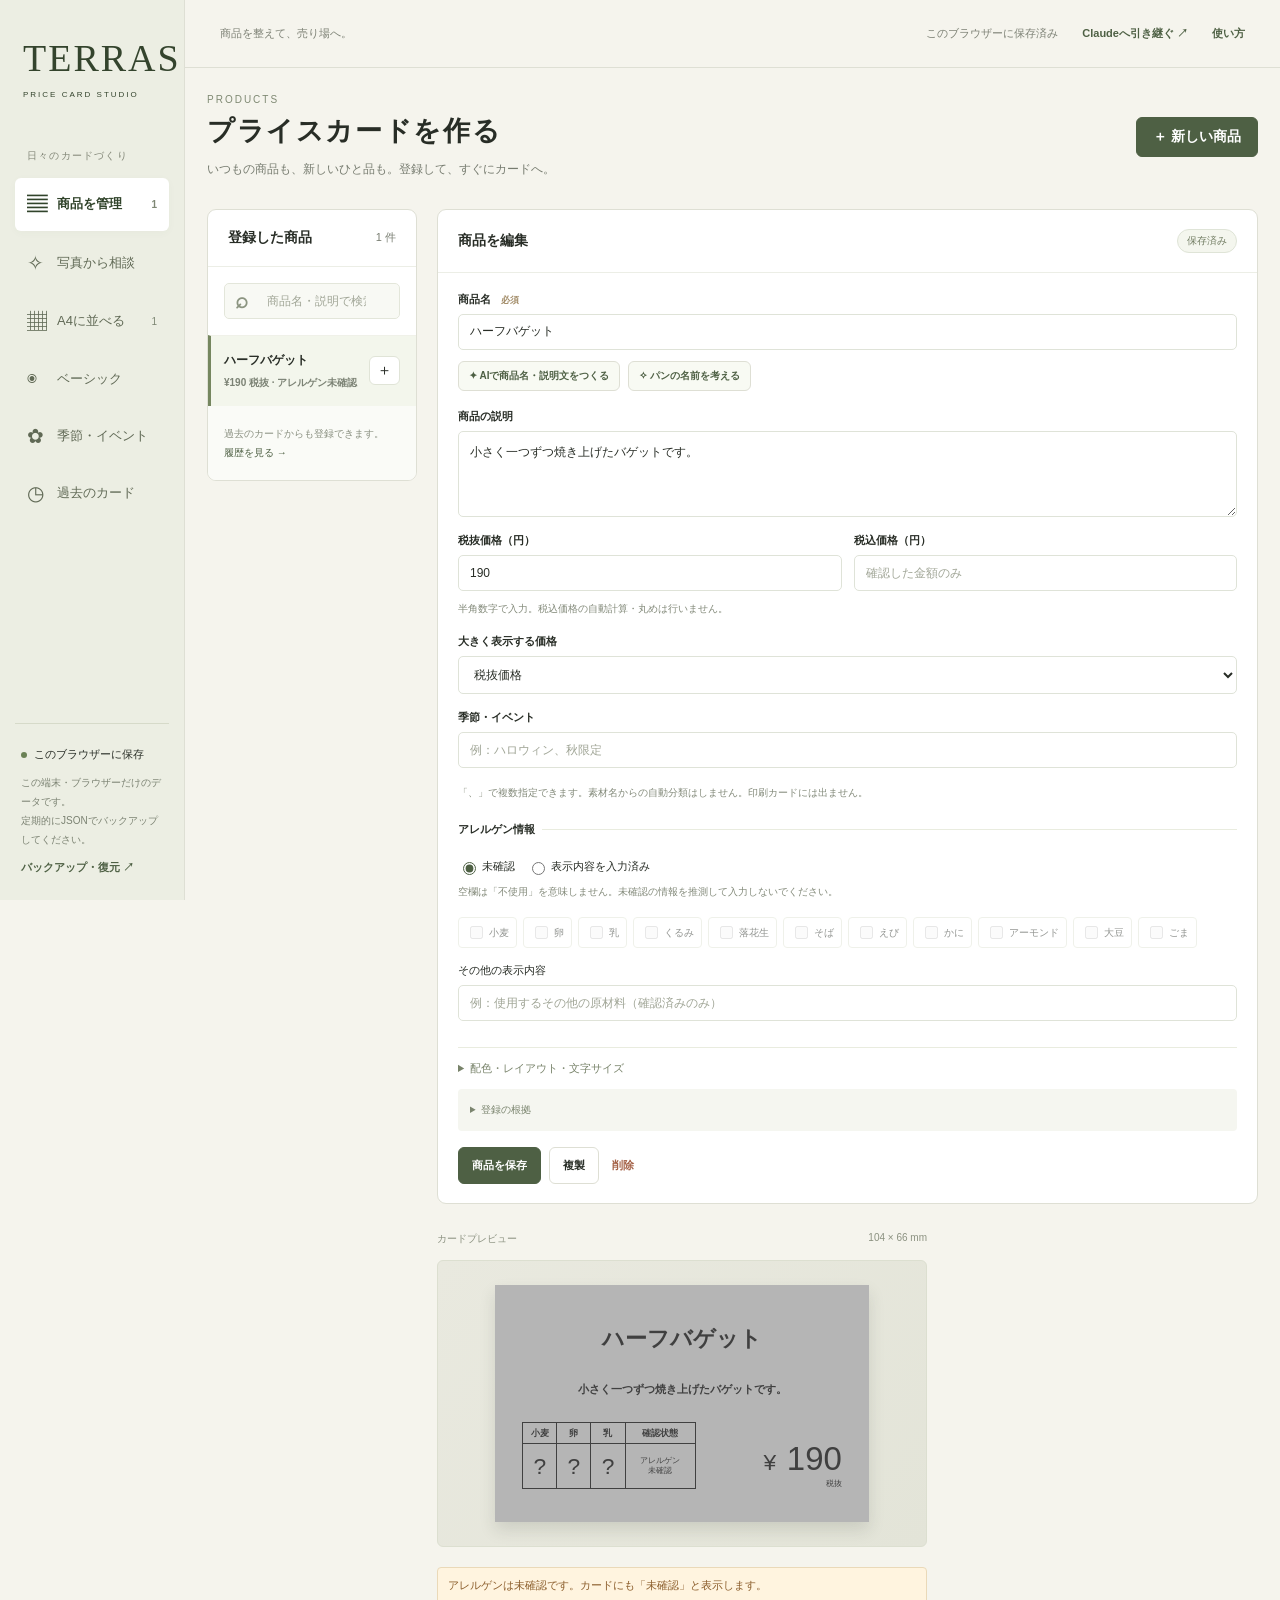
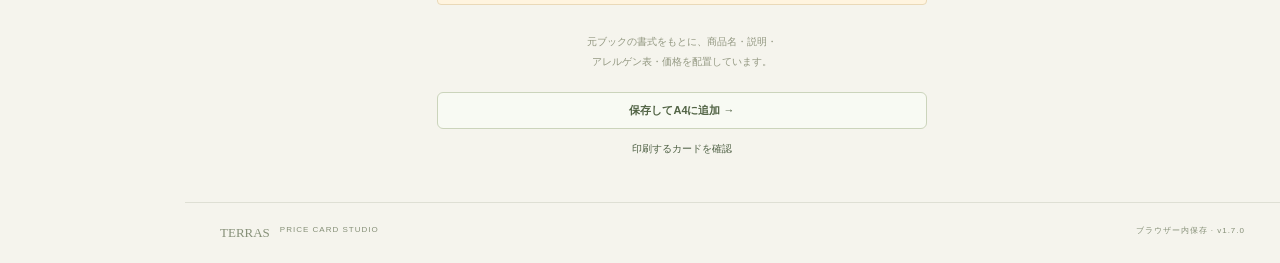
==== commit 5f878b77: "Add files via upload" ====
--- a/index.html
+++ b/index.html
@@ -4,8 +4,8 @@
   <meta charset="utf-8"><meta name="viewport" content="width=device-width,initial-scale=1">
   <meta name="description" content="TERRASの商品登録と実寸プライスカード印刷。ブラウザー内保存・履歴参照。">
   <title>TERRAS | プライスカード</title>
-  <link rel="stylesheet" href="styles.css?v=1.9.5">
-  <script src="archive.js" defer></script><script src="season-data.js?v=1.1.1" defer></script><script src="gpt-data.js?v=1.7.0" defer></script><script src="photo-data.js?v=1.6.0" defer></script><script src="quality-data.js?v=1.9.5" defer></script><script src="core.js?v=1.6.0" defer></script><script src="renderer.js?v=1.3.0" defer></script><script src="names.js?v=1.2.0" defer></script><script src="photo-ui.js?v=1.9.5" defer></script><script src="quality-store.js?v=1.6.0" defer></script><script src="line-post.js?v=1.9.5" defer></script><script src="quality-ui.js?v=1.9.5" defer></script><script src="gpt-ui.js?v=1.9.5" defer></script><script src="handoff.js?v=1.7.0" defer></script><script src="app.js?v=1.9.5" defer></script>
+  <link rel="stylesheet" href="styles.css?v=1.9.7">
+  <script src="archive.js" defer></script><script src="season-data.js?v=1.1.1" defer></script><script src="gpt-data.js?v=1.7.0" defer></script><script src="photo-data.js?v=1.6.0" defer></script><script src="quality-data.js?v=1.9.6" defer></script><script src="core.js?v=1.6.0" defer></script><script src="renderer.js?v=1.3.0" defer></script><script src="names.js?v=1.2.0" defer></script><script src="photo-ui.js?v=1.9.5" defer></script><script src="quality-store.js?v=1.6.0" defer></script><script src="line-post.js?v=1.9.5" defer></script><script src="quality-ui.js?v=1.9.5" defer></script><script src="gpt-ui.js?v=1.9.5" defer></script><script src="handoff.js?v=1.7.0" defer></script><script src="app.js?v=1.9.5" defer></script>
 </head>
 <body>
 <div class="app-shell">
@@ -50,7 +50,7 @@
             <label>大きく表示する価格<select id="mainPrice" name="mainPrice"><option value="beforeTax">税抜価格</option><option value="includingTax">税込価格</option></select></label>
             <label>季節・イベント<input id="events" name="events" list="event-suggestions" placeholder="例：ハロウィン、秋限定"><datalist id="event-suggestions"></datalist></label><p class="field-help">「、」で複数指定できます。素材名からの自動分類はしません。印刷カードには出ません。</p>
             <fieldset><legend>アレルゲン情報</legend><div class="radio-row"><label><input type="radio" name="allergyStatus" value="unknown" checked> 未確認</label><label><input type="radio" name="allergyStatus" value="entered"> 表示内容を入力済み</label></div><p class="field-help">空欄は「不使用」を意味しません。未確認の情報を推測して入力しないでください。</p><div id="allergen-options" class="allergen-options"></div><label class="small-label">その他の表示内容<input id="allergyOther" name="allergyOther" placeholder="例：使用するその他の原材料（確認済みのみ）"></label></fieldset>
-            <details class="design-details"><summary>配色・レイアウト・文字サイズ</summary><div class="field-pair"><label>配色<select id="theme" name="theme"><option value="black">グレー地 × 白文字</option><option value="white">白地 × 黒文字</option></select></label><label>レイアウト<select id="layout"><option value="classic">元の中央配置</option><option value="left">左揃え</option><option value="accent">アクセント付き</option></select></label><label>アクセント<select id="accent"><option value="none">なし</option><option value="olive">オリーブ</option><option value="rust">赤茶</option><option value="gold">金茶</option></select></label><label>商品名<select id="nameSize" name="nameSize"><option value="16">16 pt</option><option value="17" selected>17 pt</option><option value="18">18 pt</option></select></label><label>説明<select id="descriptionSize" name="descriptionSize"><option value="8">8 pt</option><option value="9" selected>9 pt</option></select></label></div></details>
+            <details class="design-details"><summary>配色・レイアウト・文字サイズ</summary><div class="field-pair"><label>配色<select id="theme" name="theme"><option value="black">グレー地 × チャコール文字</option><option value="white">白地 × 黒文字</option></select></label><label>レイアウト<select id="layout"><option value="classic">元の中央配置</option><option value="left">左揃え</option><option value="accent">アクセント付き</option></select></label><label>アクセント<select id="accent"><option value="none">なし</option><option value="olive">オリーブ</option><option value="rust">赤茶</option><option value="gold">金茶</option></select></label><label>商品名<select id="nameSize" name="nameSize"><option value="16">16 pt</option><option value="17" selected>17 pt</option><option value="18">18 pt</option></select></label><label>説明<select id="descriptionSize" name="descriptionSize"><option value="8">8 pt</option><option value="9" selected>9 pt</option></select></label></div></details>
             <div id="provenance-panel"></div><div id="form-errors" role="alert"></div>
             <div class="form-actions"><button class="primary" type="submit" id="save-product">商品を保存</button><button type="button" id="duplicate-product">複製</button><button type="button" id="delete-product" class="danger subtle-button">削除</button></div>
           </form>
--- a/styles.css
+++ b/styles.css
@@ -1,4 +1,4 @@
-:root{--ink:#282d26;--muted:#777c70;--olive:#4e6044;--paper:#f5f4ed;--line:#dedfd4;--white:#fff;--rust:#a75132;--card-scale:1;font-family:-apple-system,BlinkMacSystemFont,"Hiragino Kaku Gothic ProN","Yu Gothic",Meiryo,sans-serif;color:var(--ink);background:var(--paper);font-size:14px}*{box-sizing:border-box}body{margin:0}button,input,textarea,select{font:inherit;color:inherit}button,a,input,select,summary{touch-action:manipulation}button{cursor:pointer;background:#fff;border:1px solid var(--line);border-radius:6px;padding:10px 16px;font-weight:600}button:hover{background:#f0f2e9}button:disabled{opacity:.4;cursor:not-allowed}button.primary{background:var(--olive);color:white;border-color:var(--olive)}button.primary:hover{background:#3f5037}a{color:var(--olive);text-decoration:none}a:hover{text-decoration:underline}button:focus-visible,a:focus-visible,summary:focus-visible{outline:3px solid #b7c794;outline-offset:3px}input:focus,textarea:focus,select:focus{outline:2px solid #b5c59e;border-color:var(--olive)}[hidden]{display:none!important}.app-shell{display:flex;min-height:100vh}.sidebar{width:220px;flex-shrink:0;border-right:1px solid var(--line);padding:38px 22px 22px;display:flex;flex-direction:column;background:#eceee3;position:sticky;top:0;height:100vh}.brand{display:block;color:#34442d;margin:0 8px 50px}.brand span{font:500 38px/1.1 Georgia,"Times New Roman",serif;letter-spacing:2px}.brand small{display:block;font-size:8px;letter-spacing:2px;margin-top:10px}.side-caption{font-size:10px;color:#838778;margin:0 12px 15px;letter-spacing:.12em}nav{display:grid;gap:7px}nav a{display:flex;align-items:center;padding:13px 12px;font-size:13px;gap:11px;color:#606955;border-radius:6px}nav a.active{background:#fff;box-shadow:0 2px 8px #48543608;color:#31442b;font-weight:700}nav a:hover{text-decoration:none;background:#ffffff90}.nav-icon{font-size:20px;width:19px}.nav-count{font-size:10px;margin-left:auto;color:#7e8774}.side-bottom{margin-top:auto;font-size:11px;line-height:1.9;padding:20px 6px 0;border-top:1px solid #d6dac9}.side-bottom small{font-size:10px;display:block;color:#7b8272;margin:8px 0}.local-dot{display:inline-block;width:6px;height:6px;border-radius:50%;background:#6b8256;margin-right:7px}.text-button{border:0;padding:0;background:transparent;color:var(--olive);font-size:11px}.text-button:hover{background:transparent;text-decoration:underline}main{min-width:0;flex:1}.topbar{height:68px;display:flex;align-items:center;justify-content:space-between;border-bottom:1px solid var(--line);padding:0 35px;color:#7d8175;font-size:11px}.topbar-right{display:flex;gap:24px;align-items:center}.view{padding:32px 34px 25px;max-width:1800px;margin:auto}.page-heading{display:flex;align-items:center;justify-content:space-between;gap:20px;margin-bottom:28px}.eyebrow{font-size:10px;letter-spacing:2px;color:#7f8973;margin:0 0 8px}h1{font-size:27px;font-weight:650;letter-spacing:.06em;margin:0 0 10px}.page-heading p:not(.eyebrow){font-size:12px;color:var(--muted);margin:0;line-height:1.8}h2{font-size:14px;font-weight:650;margin:0}.workspace{display:grid;grid-template-columns:minmax(215px,.8fr) minmax(320px,1.2fr) minmax(315px,1fr);gap:20px;align-items:start}.panel{background:#fff;border:1px solid var(--line);border-radius:9px;overflow:hidden}.panel-head{padding:19px 20px;border-bottom:1px solid #eceee6;display:flex;align-items:center;justify-content:space-between;gap:10px}.subtle{color:var(--muted);font-size:11px}.pill{display:inline-block;padding:4px 9px;border:1px solid #dfe4d7;background:#f4f6ee;color:#727d63;border-radius:20px;font-size:10px;white-space:nowrap}.search-wrap{display:flex;align-items:center;background:#f8f9f4;border:1px solid #e3e6da;border-radius:5px;padding:0 10px;gap:8px}.search-wrap span{font-size:22px;color:#8c9581}.search-wrap input{border:0;background:transparent;width:100%;min-width:0;padding:11px 0;outline:none;font-size:12px}.product-panel>.search-wrap{margin:16px}.product-row{display:flex;align-items:center;gap:8px;padding:16px;border-top:1px solid #f0f1e9}.product-row.active{background:#f3f6ec;border-left:3px solid #75865f;padding-left:13px}.product-row .product-open{flex:1;text-align:left;border:0;padding:0;background:transparent;min-width:0}.product-row strong{font-size:12px;font-weight:650;display:block;overflow-wrap:anywhere}.product-row small{font-size:10px;color:#7b8274;display:block;margin-top:7px}.mini-add{border:1px solid #e0e4d7;padding:4px 7px;font-size:15px;font-weight:400;background:#fff}.list-footer{padding:18px 16px;background:#fafbf7;color:#8a9081;font-size:10px;line-height:1.9}.list-footer a{display:block}.empty-state{padding:38px 20px;text-align:center;color:#8a9082;font-size:12px;line-height:2}.editor-panel form{padding:19px 20px}label{display:block;font-size:11px;font-weight:600;margin-bottom:16px}label input:not([type=radio]):not([type=checkbox]),label textarea,label select{display:block;width:100%;margin-top:7px;border:1px solid #dfe3d8;background:#fff;border-radius:5px;padding:10px 11px;font-size:12px;font-weight:400}textarea{resize:vertical;line-height:1.8;min-height:82px}input::placeholder,textarea::placeholder{color:#a1a697}.required{font-size:9px;color:#a28c68;padding-left:7px}.field-pair{display:grid;grid-template-columns:1fr 1fr;gap:12px}.field-pair label{margin-bottom:9px}.field-help{font-size:10px;line-height:1.8;color:#838a7a;margin:0 0 16px}fieldset{border:0;border-top:1px solid #e9ecdf;padding:18px 0 0;margin:20px 0 10px;min-width:0}legend{font-size:11px;font-weight:650;padding:0 7px 0 0}.radio-row{display:flex;flex-wrap:wrap;gap:12px;margin:4px 0 8px}.radio-row label{font-size:11px;margin:0;font-weight:400}input[type=radio],input[type=checkbox]{accent-color:var(--olive);vertical-align:middle}.allergen-options{display:flex;flex-wrap:wrap;gap:6px;margin-bottom:15px}.allergen-options label{font-size:10px;font-weight:400;border:1px solid #dfe4d5;border-radius:4px;padding:5px 7px;margin:0;display:flex;align-items:center;gap:3px}.allergen-options.inactive{opacity:.5}.small-label{font-weight:400}.design-details{font-size:11px;border-top:1px solid #e9ecdf;padding:13px 0}.design-details summary{cursor:pointer;color:#78836a}.design-details .field-pair{padding-top:14px}.form-actions{display:flex;gap:8px;align-items:center;flex-wrap:wrap;margin-top:16px}.form-actions button{font-size:11px;padding:10px 13px}.danger{color:#a46146}.subtle-button{border:0;padding-left:5px!important;padding-right:5px!important}.preview-panel{min-width:0;padding-top:8px}.preview-label{display:flex;justify-content:space-between;gap:12px;font-size:10px;color:#8b9180;margin:0 0 14px}.card-stage{background:linear-gradient(135deg,#e9e9df,#e3e4d8);border:1px solid #dcdfd0;min-height:260px;display:flex;align-items:center;justify-content:center;padding:24px 12px;border-radius:6px;overflow:auto}.card-stage .price-card{zoom:.8;box-shadow:0 8px 16px #2e382a22}.price-card{position:relative;width:104mm;height:66mm;flex-shrink:0;background:#6e7175;color:white;overflow:visible;font-family:"MS PGothic","ＭＳ Ｐゴシック","Hiragino Kaku Gothic ProN","Yu Gothic",Meiryo,sans-serif;-webkit-print-color-adjust:exact;print-color-adjust:exact}.price-card.white{color:#050505;background:#f4f4f2}.card-name{position:absolute;top:8mm;left:7.5mm;right:7.5mm;height:14mm;display:flex;align-items:center;justify-content:center;white-space:pre-wrap;text-align:center;overflow-wrap:anywhere;font-size:var(--name-size,17pt);font-weight:800;line-height:1.18}.card-description{position:absolute;top:23mm;left:7.5mm;right:7.5mm;height:12mm;display:flex;align-items:center;justify-content:center;text-align:center;white-space:pre-wrap;overflow-wrap:anywhere;font-weight:700;font-size:var(--desc-size,9pt);line-height:1.32}.card-bottom{position:absolute;left:7.5mm;right:7.5mm;top:38mm;height:18.5mm}.allergen-table{position:absolute;top:0;left:0;border-collapse:collapse;width:48mm;height:18.5mm;table-layout:fixed;text-align:center}.allergen-table th,.allergen-table td{border:.25mm solid currentColor}.allergen-table th{font-size:7pt;line-height:1;height:6mm;font-weight:800;width:9.5mm}.allergen-table td.marker{font-size:18pt;height:12.5mm;line-height:1;font-weight:400}.allergen-table th:last-child{width:19.5mm}.allergen-table td.allergen-extra{font-size:6.5pt;line-height:1.3;overflow-wrap:anywhere;vertical-align:middle;white-space:pre-wrap;padding:.5mm}.card-tax{position:absolute;right:0;top:1mm;font:8.5pt/1.25 Arial,"Hiragino Kaku Gothic ProN",sans-serif;white-space:nowrap}.card-price{position:absolute;bottom:0;right:0;white-space:nowrap;font:26pt/1.05 Arial,sans-serif}.card-price .yen{font-size:18pt;margin-right:3mm}.card-price .tax-kind{font-size:6pt;display:block;text-align:right;margin-top:1mm}.price-card .overflow-outline{outline:1mm solid #c56c43;outline-offset:1px}.preview-warnings{font-size:10px;line-height:1.8;color:#8b653c;margin-top:13px}.warning{padding:8px 10px;background:#fff4df;border:1px solid #ead9b8;border-radius:4px;margin:7px 0;color:#8b5d2b;font-size:11px;line-height:1.8}.error{padding:10px;background:#fff0e9;border:1px solid #eac4af;color:#9b4b2c;border-radius:4px;font-size:11px;line-height:1.8}.preview-note{text-align:center;font-size:10px;color:#929780;line-height:2;margin:20px 0}.wide-button{display:block;width:100%;font-size:11px;border-color:#cbd4bb;background:#f8faf3;color:#516344}.preview-link{display:block;text-align:center;font-size:10px;margin-top:13px}.main-footer{display:flex;gap:10px;max-width:1800px;margin:20px auto 0;padding:22px 35px;border-top:1px solid var(--line);font:13px Georgia,serif;color:#869078}.main-footer span{font:8px -apple-system,sans-serif;letter-spacing:1px}.main-footer span:last-child{margin-left:auto}.print-workspace{display:grid;grid-template-columns:285px minmax(0,1fr);gap:25px}.print-controls{padding:0 20px 20px}.print-controls .panel-head{margin:0 -20px 16px}.print-controls label{margin-top:18px}.selected-item{display:flex;align-items:center;gap:5px;margin:8px 0;font-size:11px;border-bottom:1px solid #e8ebdf;padding-bottom:8px}.selected-item .selected-name{flex:1;overflow-wrap:anywhere}.selected-item button{padding:4px 5px;font-size:10px}.print-instructions{background:#f5f7f0;border-radius:5px;padding:13px;font-size:10px;line-height:1.9;color:#7d876e}.print-instructions p{margin:8px 0 0}hr{border:0;border-top:1px solid #e3e8d9;margin:20px 0}.sheet-view{min-width:0}.sheet-viewport{width:100%;overflow:auto;background:#e3e5da;padding:24px;border-radius:7px}.a4-sheet{width:297mm;height:210mm;position:relative;background:white;box-shadow:0 4px 15px #46523a18;zoom:.7}.print-grid{position:absolute;top:var(--margin-y,6mm);left:var(--margin-x,41.5mm);display:grid;grid-template-columns:repeat(2,var(--card-w,104mm));grid-template-rows:repeat(3,var(--card-h,66mm));column-gap:6mm;row-gap:0}.print-slot{position:relative;width:var(--card-w,104mm);height:var(--card-h,66mm)}.print-slot>.price-card{transform:scale(var(--card-scale,1));transform-origin:top left}.print-slot.empty{border:.2mm dashed #e2e4dc;display:flex;align-items:center;justify-content:center;color:#d0d4c6;font-size:30pt}.cut-mark{position:absolute;background:#777;z-index:3;pointer-events:none}.cut-mark.h{height:.15mm;width:2mm;left:-2mm;top:0}.cut-mark.h.right{left:auto;right:-2mm}.cut-mark.h.bottom{top:auto;bottom:0}.cut-mark.v{width:.15mm;height:2mm;left:0;top:-2mm}.cut-mark.v.right{left:auto;right:0}.cut-mark.v.bottom{top:auto;bottom:-2mm}.archive-banner{display:flex;gap:16px;padding:18px 22px;border:1px solid #dddcc9;background:#f0f0e4;border-radius:7px;margin-bottom:23px;font-size:12px;align-items:center}.archive-banner>span{font-size:27px;color:#889078}.archive-banner p{font-size:11px;color:#89907d;margin:6px 0 0;line-height:1.8}.archive-banner a{white-space:nowrap;margin-left:auto;font-size:11px}.archive-toolbar{display:grid;grid-template-columns:1.5fr 1fr 1fr;gap:14px;align-items:end}.archive-toolbar label{margin:0 0 16px}.archive-toolbar .search-wrap input{border:0;background:transparent;margin:0}.archive-toolbar .search-wrap{height:40px}.archive-toolbar select{font-size:11px}#archive-result-count{margin:5px 0 15px}.archive-card-list{display:grid;grid-template-columns:repeat(auto-fill,minmax(310px,1fr));gap:16px}.archive-item{background:white;border:1px solid var(--line);border-radius:7px;padding:20px}.archive-item h3{font-size:14px;line-height:1.7;margin:10px 0}.archive-item p{font-size:11px;line-height:1.9;white-space:pre-wrap;overflow-wrap:anywhere;color:#77816c}.archive-item details,.source-block{font-size:10px;line-height:1.8;color:#7b856f}.archive-item summary,.source-block summary{cursor:pointer}.archive-item button{margin-top:14px;font-size:11px}.raw-table{width:100%;border-collapse:collapse;background:white;font-size:11px;margin:12px 0}.raw-table td,.raw-table th{border:1px solid #e2e6d9;padding:8px;text-align:left;white-space:pre-wrap;overflow-wrap:anywhere;max-width:800px}.raw-table th{width:90px;background:#f2f5eb}.source-block{padding:12px;background:#f5f6f0;border-radius:4px;margin-bottom:12px}.source-block p{white-space:pre-wrap;overflow-wrap:anywhere}.archive-empty{padding:30px;background:white;border:1px solid var(--line);border-radius:6px;color:#7a836d;font-size:12px;line-height:1.9}#archive-more{max-width:280px;margin:25px auto}dialog{border:1px solid #d4d9c9;border-radius:10px;padding:26px;max-width:560px;width:calc(100% - 30px);color:var(--ink);box-shadow:0 15px 60px #29362430}dialog::backdrop{background:#25311a55;backdrop-filter:blur(3px)}dialog p,dialog li{font-size:12px;line-height:2;color:#76816a}.dialog-heading{display:flex;justify-content:space-between;align-items:center;gap:20px;margin-bottom:15px}.dialog-heading h2{font-size:18px}.dialog-heading button{border:0;padding:2px 6px;font-size:23px;background:transparent}dialog input[type=file]{background:#f7f9f2;padding:14px;font-size:11px}#toast{position:fixed;bottom:25px;left:50%;transform:translateX(-50%);background:#34472a;color:white;padding:13px 23px;border-radius:7px;box-shadow:0 5px 20px #0002;font-size:12px;z-index:10;max-width:90vw}#form-errors:empty{display:none}.check-label{font-weight:400}.archive-sheet-block{margin:15px 0}.archive-sheet-block>summary{background:#e9eddf;border:1px solid #d8decc;border-radius:5px;padding:14px;cursor:pointer;font-size:12px}.source-cell{font-family:ui-monospace,monospace;color:#69755c}.raw-meta{font-size:10px;color:#8a937d}
+:root{--ink:#282d26;--muted:#777c70;--olive:#4e6044;--paper:#f5f4ed;--line:#dedfd4;--white:#fff;--rust:#a75132;--card-scale:1;font-family:-apple-system,BlinkMacSystemFont,"Hiragino Kaku Gothic ProN","Yu Gothic",Meiryo,sans-serif;color:var(--ink);background:var(--paper);font-size:14px}*{box-sizing:border-box}body{margin:0}button,input,textarea,select{font:inherit;color:inherit}button,a,input,select,summary{touch-action:manipulation}button{cursor:pointer;background:#fff;border:1px solid var(--line);border-radius:6px;padding:10px 16px;font-weight:600}button:hover{background:#f0f2e9}button:disabled{opacity:.4;cursor:not-allowed}button.primary{background:var(--olive);color:white;border-color:var(--olive)}button.primary:hover{background:#3f5037}a{color:var(--olive);text-decoration:none}a:hover{text-decoration:underline}button:focus-visible,a:focus-visible,summary:focus-visible{outline:3px solid #b7c794;outline-offset:3px}input:focus,textarea:focus,select:focus{outline:2px solid #b5c59e;border-color:var(--olive)}[hidden]{display:none!important}.app-shell{display:flex;min-height:100vh}.sidebar{width:220px;flex-shrink:0;border-right:1px solid var(--line);padding:38px 22px 22px;display:flex;flex-direction:column;background:#eceee3;position:sticky;top:0;height:100vh}.brand{display:block;color:#34442d;margin:0 8px 50px}.brand span{font:500 38px/1.1 Georgia,"Times New Roman",serif;letter-spacing:2px}.brand small{display:block;font-size:8px;letter-spacing:2px;margin-top:10px}.side-caption{font-size:10px;color:#838778;margin:0 12px 15px;letter-spacing:.12em}nav{display:grid;gap:7px}nav a{display:flex;align-items:center;padding:13px 12px;font-size:13px;gap:11px;color:#606955;border-radius:6px}nav a.active{background:#fff;box-shadow:0 2px 8px #48543608;color:#31442b;font-weight:700}nav a:hover{text-decoration:none;background:#ffffff90}.nav-icon{font-size:20px;width:19px}.nav-count{font-size:10px;margin-left:auto;color:#7e8774}.side-bottom{margin-top:auto;font-size:11px;line-height:1.9;padding:20px 6px 0;border-top:1px solid #d6dac9}.side-bottom small{font-size:10px;display:block;color:#7b8272;margin:8px 0}.local-dot{display:inline-block;width:6px;height:6px;border-radius:50%;background:#6b8256;margin-right:7px}.text-button{border:0;padding:0;background:transparent;color:var(--olive);font-size:11px}.text-button:hover{background:transparent;text-decoration:underline}main{min-width:0;flex:1}.topbar{height:68px;display:flex;align-items:center;justify-content:space-between;border-bottom:1px solid var(--line);padding:0 35px;color:#7d8175;font-size:11px}.topbar-right{display:flex;gap:24px;align-items:center}.view{padding:32px 34px 25px;max-width:1800px;margin:auto}.page-heading{display:flex;align-items:center;justify-content:space-between;gap:20px;margin-bottom:28px}.eyebrow{font-size:10px;letter-spacing:2px;color:#7f8973;margin:0 0 8px}h1{font-size:27px;font-weight:650;letter-spacing:.06em;margin:0 0 10px}.page-heading p:not(.eyebrow){font-size:12px;color:var(--muted);margin:0;line-height:1.8}h2{font-size:14px;font-weight:650;margin:0}.workspace{display:grid;grid-template-columns:minmax(215px,.8fr) minmax(320px,1.2fr) minmax(315px,1fr);gap:20px;align-items:start}.panel{background:#fff;border:1px solid var(--line);border-radius:9px;overflow:hidden}.panel-head{padding:19px 20px;border-bottom:1px solid #eceee6;display:flex;align-items:center;justify-content:space-between;gap:10px}.subtle{color:var(--muted);font-size:11px}.pill{display:inline-block;padding:4px 9px;border:1px solid #dfe4d7;background:#f4f6ee;color:#727d63;border-radius:20px;font-size:10px;white-space:nowrap}.search-wrap{display:flex;align-items:center;background:#f8f9f4;border:1px solid #e3e6da;border-radius:5px;padding:0 10px;gap:8px}.search-wrap span{font-size:22px;color:#8c9581}.search-wrap input{border:0;background:transparent;width:100%;min-width:0;padding:11px 0;outline:none;font-size:12px}.product-panel>.search-wrap{margin:16px}.product-row{display:flex;align-items:center;gap:8px;padding:16px;border-top:1px solid #f0f1e9}.product-row.active{background:#f3f6ec;border-left:3px solid #75865f;padding-left:13px}.product-row .product-open{flex:1;text-align:left;border:0;padding:0;background:transparent;min-width:0}.product-row strong{font-size:12px;font-weight:650;display:block;overflow-wrap:anywhere}.product-row small{font-size:10px;color:#7b8274;display:block;margin-top:7px}.mini-add{border:1px solid #e0e4d7;padding:4px 7px;font-size:15px;font-weight:400;background:#fff}.list-footer{padding:18px 16px;background:#fafbf7;color:#8a9081;font-size:10px;line-height:1.9}.list-footer a{display:block}.empty-state{padding:38px 20px;text-align:center;color:#8a9082;font-size:12px;line-height:2}.editor-panel form{padding:19px 20px}label{display:block;font-size:11px;font-weight:600;margin-bottom:16px}label input:not([type=radio]):not([type=checkbox]),label textarea,label select{display:block;width:100%;margin-top:7px;border:1px solid #dfe3d8;background:#fff;border-radius:5px;padding:10px 11px;font-size:12px;font-weight:400}textarea{resize:vertical;line-height:1.8;min-height:82px}input::placeholder,textarea::placeholder{color:#a1a697}.required{font-size:9px;color:#a28c68;padding-left:7px}.field-pair{display:grid;grid-template-columns:1fr 1fr;gap:12px}.field-pair label{margin-bottom:9px}.field-help{font-size:10px;line-height:1.8;color:#838a7a;margin:0 0 16px}fieldset{border:0;border-top:1px solid #e9ecdf;padding:18px 0 0;margin:20px 0 10px;min-width:0}legend{font-size:11px;font-weight:650;padding:0 7px 0 0}.radio-row{display:flex;flex-wrap:wrap;gap:12px;margin:4px 0 8px}.radio-row label{font-size:11px;margin:0;font-weight:400}input[type=radio],input[type=checkbox]{accent-color:var(--olive);vertical-align:middle}.allergen-options{display:flex;flex-wrap:wrap;gap:6px;margin-bottom:15px}.allergen-options label{font-size:10px;font-weight:400;border:1px solid #dfe4d5;border-radius:4px;padding:5px 7px;margin:0;display:flex;align-items:center;gap:3px}.allergen-options.inactive{opacity:.5}.small-label{font-weight:400}.design-details{font-size:11px;border-top:1px solid #e9ecdf;padding:13px 0}.design-details summary{cursor:pointer;color:#78836a}.design-details .field-pair{padding-top:14px}.form-actions{display:flex;gap:8px;align-items:center;flex-wrap:wrap;margin-top:16px}.form-actions button{font-size:11px;padding:10px 13px}.danger{color:#a46146}.subtle-button{border:0;padding-left:5px!important;padding-right:5px!important}.preview-panel{min-width:0;padding-top:8px}.preview-label{display:flex;justify-content:space-between;gap:12px;font-size:10px;color:#8b9180;margin:0 0 14px}.card-stage{background:linear-gradient(135deg,#e9e9df,#e3e4d8);border:1px solid #dcdfd0;min-height:260px;display:flex;align-items:center;justify-content:center;padding:24px 12px;border-radius:6px;overflow:auto}.card-stage .price-card{zoom:.8;box-shadow:0 8px 16px #2e382a22}.price-card{position:relative;width:104mm;height:66mm;flex-shrink:0;background:#b5b5b5;color:#404040;overflow:visible;font-family:"MS PGothic","ＭＳ Ｐゴシック","Hiragino Kaku Gothic ProN","Yu Gothic",Meiryo,sans-serif;-webkit-print-color-adjust:exact;print-color-adjust:exact}.price-card.white{color:#050505;background:#f4f4f2}.card-name{position:absolute;top:8mm;left:7.5mm;right:7.5mm;height:14mm;display:flex;align-items:center;justify-content:center;white-space:pre-wrap;text-align:center;overflow-wrap:anywhere;font-size:var(--name-size,17pt);font-weight:800;line-height:1.18}.card-description{position:absolute;top:23mm;left:7.5mm;right:7.5mm;height:12mm;display:flex;align-items:center;justify-content:center;text-align:center;white-space:pre-wrap;overflow-wrap:anywhere;font-weight:700;font-size:var(--desc-size,9pt);line-height:1.32}.card-bottom{position:absolute;left:7.5mm;right:7.5mm;top:38mm;height:18.5mm}.allergen-table{position:absolute;top:0;left:0;border-collapse:collapse;width:48mm;height:18.5mm;table-layout:fixed;text-align:center}.allergen-table th,.allergen-table td{border:.25mm solid currentColor}.allergen-table th{font-size:7pt;line-height:1;height:6mm;font-weight:800;width:9.5mm}.allergen-table td.marker{font-size:18pt;height:12.5mm;line-height:1;font-weight:400}.allergen-table th:last-child{width:19.5mm}.allergen-table td.allergen-extra{font-size:6.5pt;line-height:1.3;overflow-wrap:anywhere;vertical-align:middle;white-space:pre-wrap;padding:.5mm}.card-tax{position:absolute;right:0;top:1mm;font:8.5pt/1.25 Arial,"Hiragino Kaku Gothic ProN",sans-serif;white-space:nowrap}.card-price{position:absolute;bottom:0;right:0;white-space:nowrap;font:26pt/1.05 Arial,sans-serif}.card-price .yen{font-size:18pt;margin-right:3mm}.card-price .tax-kind{font-size:6pt;display:block;text-align:right;margin-top:1mm}.price-card .overflow-outline{outline:1mm solid #c56c43;outline-offset:1px}.preview-warnings{font-size:10px;line-height:1.8;color:#8b653c;margin-top:13px}.warning{padding:8px 10px;background:#fff4df;border:1px solid #ead9b8;border-radius:4px;margin:7px 0;color:#8b5d2b;font-size:11px;line-height:1.8}.error{padding:10px;background:#fff0e9;border:1px solid #eac4af;color:#9b4b2c;border-radius:4px;font-size:11px;line-height:1.8}.preview-note{text-align:center;font-size:10px;color:#929780;line-height:2;margin:20px 0}.wide-button{display:block;width:100%;font-size:11px;border-color:#cbd4bb;background:#f8faf3;color:#516344}.preview-link{display:block;text-align:center;font-size:10px;margin-top:13px}.main-footer{display:flex;gap:10px;max-width:1800px;margin:20px auto 0;padding:22px 35px;border-top:1px solid var(--line);font:13px Georgia,serif;color:#869078}.main-footer span{font:8px -apple-system,sans-serif;letter-spacing:1px}.main-footer span:last-child{margin-left:auto}.print-workspace{display:grid;grid-template-columns:285px minmax(0,1fr);gap:25px}.print-controls{padding:0 20px 20px}.print-controls .panel-head{margin:0 -20px 16px}.print-controls label{margin-top:18px}.selected-item{display:flex;align-items:center;gap:5px;margin:8px 0;font-size:11px;border-bottom:1px solid #e8ebdf;padding-bottom:8px}.selected-item .selected-name{flex:1;overflow-wrap:anywhere}.selected-item button{padding:4px 5px;font-size:10px}.print-instructions{background:#f5f7f0;border-radius:5px;padding:13px;font-size:10px;line-height:1.9;color:#7d876e}.print-instructions p{margin:8px 0 0}hr{border:0;border-top:1px solid #e3e8d9;margin:20px 0}.sheet-view{min-width:0}.sheet-viewport{width:100%;overflow:auto;background:#e3e5da;padding:24px;border-radius:7px}.a4-sheet{width:297mm;height:210mm;position:relative;background:white;box-shadow:0 4px 15px #46523a18;zoom:.7}.print-grid{position:absolute;top:var(--margin-y,6mm);left:var(--margin-x,41.5mm);display:grid;grid-template-columns:repeat(2,var(--card-w,104mm));grid-template-rows:repeat(3,var(--card-h,66mm));column-gap:6mm;row-gap:0}.print-slot{position:relative;width:var(--card-w,104mm);height:var(--card-h,66mm)}.print-slot>.price-card{transform:scale(var(--card-scale,1));transform-origin:top left}.print-slot.empty{border:.2mm dashed #e2e4dc;display:flex;align-items:center;justify-content:center;color:#d0d4c6;font-size:30pt}.cut-mark{position:absolute;background:#777;z-index:3;pointer-events:none}.cut-mark.h{height:.15mm;width:2mm;left:-2mm;top:0}.cut-mark.h.right{left:auto;right:-2mm}.cut-mark.h.bottom{top:auto;bottom:0}.cut-mark.v{width:.15mm;height:2mm;left:0;top:-2mm}.cut-mark.v.right{left:auto;right:0}.cut-mark.v.bottom{top:auto;bottom:-2mm}.archive-banner{display:flex;gap:16px;padding:18px 22px;border:1px solid #dddcc9;background:#f0f0e4;border-radius:7px;margin-bottom:23px;font-size:12px;align-items:center}.archive-banner>span{font-size:27px;color:#889078}.archive-banner p{font-size:11px;color:#89907d;margin:6px 0 0;line-height:1.8}.archive-banner a{white-space:nowrap;margin-left:auto;font-size:11px}.archive-toolbar{display:grid;grid-template-columns:1.5fr 1fr 1fr;gap:14px;align-items:end}.archive-toolbar label{margin:0 0 16px}.archive-toolbar .search-wrap input{border:0;background:transparent;margin:0}.archive-toolbar .search-wrap{height:40px}.archive-toolbar select{font-size:11px}#archive-result-count{margin:5px 0 15px}.archive-card-list{display:grid;grid-template-columns:repeat(auto-fill,minmax(310px,1fr));gap:16px}.archive-item{background:white;border:1px solid var(--line);border-radius:7px;padding:20px}.archive-item h3{font-size:14px;line-height:1.7;margin:10px 0}.archive-item p{font-size:11px;line-height:1.9;white-space:pre-wrap;overflow-wrap:anywhere;color:#77816c}.archive-item details,.source-block{font-size:10px;line-height:1.8;color:#7b856f}.archive-item summary,.source-block summary{cursor:pointer}.archive-item button{margin-top:14px;font-size:11px}.raw-table{width:100%;border-collapse:collapse;background:white;font-size:11px;margin:12px 0}.raw-table td,.raw-table th{border:1px solid #e2e6d9;padding:8px;text-align:left;white-space:pre-wrap;overflow-wrap:anywhere;max-width:800px}.raw-table th{width:90px;background:#f2f5eb}.source-block{padding:12px;background:#f5f6f0;border-radius:4px;margin-bottom:12px}.source-block p{white-space:pre-wrap;overflow-wrap:anywhere}.archive-empty{padding:30px;background:white;border:1px solid var(--line);border-radius:6px;color:#7a836d;font-size:12px;line-height:1.9}#archive-more{max-width:280px;margin:25px auto}dialog{border:1px solid #d4d9c9;border-radius:10px;padding:26px;max-width:560px;width:calc(100% - 30px);color:var(--ink);box-shadow:0 15px 60px #29362430}dialog::backdrop{background:#25311a55;backdrop-filter:blur(3px)}dialog p,dialog li{font-size:12px;line-height:2;color:#76816a}.dialog-heading{display:flex;justify-content:space-between;align-items:center;gap:20px;margin-bottom:15px}.dialog-heading h2{font-size:18px}.dialog-heading button{border:0;padding:2px 6px;font-size:23px;background:transparent}dialog input[type=file]{background:#f7f9f2;padding:14px;font-size:11px}#toast{position:fixed;bottom:25px;left:50%;transform:translateX(-50%);background:#34472a;color:white;padding:13px 23px;border-radius:7px;box-shadow:0 5px 20px #0002;font-size:12px;z-index:10;max-width:90vw}#form-errors:empty{display:none}.check-label{font-weight:400}.archive-sheet-block{margin:15px 0}.archive-sheet-block>summary{background:#e9eddf;border:1px solid #d8decc;border-radius:5px;padding:14px;cursor:pointer;font-size:12px}.source-cell{font-family:ui-monospace,monospace;color:#69755c}.raw-meta{font-size:10px;color:#8a937d}
 @media(min-width:1700px){.card-stage .price-card{zoom:1}.a4-sheet{zoom:.83}}@media(max-width:1350px){.sidebar{width:185px;padding-left:15px;padding-right:15px}.view{padding:26px 22px}.workspace{grid-template-columns:210px minmax(300px,1fr)}.preview-panel{grid-column:2;display:grid;grid-template-columns:1fr;max-width:490px}.product-panel{grid-row:span 2}.card-stage .price-card{zoom:.95}.a4-sheet{zoom:.55}.print-workspace{grid-template-columns:260px minmax(0,1fr)}}@media(max-width:900px){.sidebar{width:150px;padding:25px 10px}.brand{margin-left:8px}.brand span{font-size:29px}.brand small{font-size:6px}.side-bottom small{font-size:9px}nav a{font-size:11px;padding:12px 8px;gap:7px}.nav-count{display:none}.workspace{grid-template-columns:1fr}.product-panel{grid-row:auto}.preview-panel{grid-column:auto;max-width:none}.page-heading{align-items:start}.view{padding:25px 18px}.topbar{padding:0 20px}.print-workspace{grid-template-columns:1fr}.archive-toolbar{grid-template-columns:1fr}.archive-banner{align-items:start}.archive-banner a{display:none}.a4-sheet{zoom:.55}}@media(max-width:560px){.app-shell{display:block}.sidebar{position:static;width:100%;height:auto;display:block;padding:17px 15px}.brand{margin:0 0 16px;display:inline-block}.brand span{font-size:29px}.brand small{display:inline-block;margin-left:10px}.side-caption,.side-bottom{display:none}nav{grid-template-columns:repeat(3,1fr);gap:4px}nav a{justify-content:center;padding:9px 3px;font-size:11px}.nav-icon{display:none}.topbar{height:45px;font-size:9px}.page-heading{gap:10px}.page-heading h1{font-size:23px}.page-heading button{padding:10px 12px;font-size:11px}.card-stage .price-card{zoom:.8}.main-footer{padding:20px}.view{padding:23px 14px}.field-pair{gap:8px}}
 .search-wrap input{border:0!important;background:transparent!important;margin:0!important;box-shadow:none!important}.source-block pre,.raw-sheet-content pre{white-space:pre-wrap;overflow-wrap:anywhere}#backup-dialog details{font-size:11px;line-height:1.9;margin:15px 0}#backup-dialog summary{cursor:pointer}#import-text{font-family:ui-monospace,monospace;font-size:10px}
 .season-intro{font-size:11px;line-height:1.9;color:#7a846e;margin-bottom:22px;max-width:850px}.season-groups{display:grid;grid-template-columns:repeat(auto-fit,minmax(135px,1fr));gap:12px;margin-bottom:32px}.season-group{text-align:left;background:#fff;padding:17px 16px;border-radius:8px;border:1px solid var(--line);min-height:105px}.season-group.active{background:#fbf6e9;border-color:#bda778;box-shadow:0 2px 8px #6a583711}.season-group strong{display:block;font-size:14px;margin:9px 0}.season-group small{display:block;font-size:10px;font-weight:400;color:#8b927e}.season-icon{font-size:22px;line-height:1}.season-detail-heading{display:flex;align-items:flex-end;justify-content:space-between;gap:25px;border-top:1px solid var(--line);padding-top:25px}.season-detail-heading h2{font-size:23px;margin-bottom:10px}.season-detail-heading .search-wrap{min-width:230px;margin-bottom:16px}.season-detail-heading .field-help{max-width:800px}.season-subheading{font-size:13px;font-weight:650;margin:25px 0 14px}.season-subheading .subtle{margin-left:9px}.season-card-grid{display:grid;grid-template-columns:repeat(auto-fill,minmax(260px,1fr));gap:20px}.season-empty{grid-column:1/-1;padding:23px;border:1px dashed #d8decb;border-radius:7px;color:#889278;font-size:11px;line-height:1.9;background:#f2f4eb}.season-history-card{border:1px solid var(--line);border-radius:8px;overflow:hidden;background:white}.source-thumbnail{padding:0;border:0;border-radius:0;background:#e8eadd;display:block;width:100%;line-height:0}.source-thumbnail img{display:block;width:100%;height:auto;aspect-ratio:104/66;object-fit:contain}.source-thumbnail span{display:block;min-height:155px;padding:35px 20px;line-height:1.8;font-size:16px}.source-thumbnail:hover{filter:brightness(1.04)}.season-history-body{padding:16px 19px}.season-history-body h3,.season-current-card h3{font-size:14px;line-height:1.8;margin:11px 0 8px}.season-history-body p,.season-current-card p{font-size:10px;line-height:1.8;color:#8a937e;white-space:pre-wrap;overflow-wrap:anywhere}.season-history-body button,.season-current-card button{font-size:11px;margin-top:10px}.season-current-card{padding:20px;border:1px solid var(--line);background:white;border-radius:8px}.season-current-card button+button{margin-left:6px}.history-dialog{max-width:760px;max-height:92vh;overflow:auto}.history-dialog>label{margin-top:20px}.history-preview{background:#e8eadd;border:1px solid #dce2d0;border-radius:6px;overflow:hidden;margin-bottom:15px}.history-preview img{display:block;width:100%;height:auto}.history-dialog .field-help{margin-bottom:12px}.history-dialog>a{font-size:11px}.history-dialog details{font-size:11px;line-height:1.9;margin:20px 0}.history-dialog details summary{cursor:pointer}.history-dialog details p{font-size:10px;white-space:pre-wrap}.history-text-preview{padding:28px;background:#f8faf3;white-space:pre-wrap;line-height:1.9;font-size:12px}.history-text-preview h3{font-size:20px;margin-top:0}#season-more{max-width:260px;margin:25px auto}.history-dialog .warning{font-size:10px}
@@ -8,7 +8,7 @@
 
 .source-art-links{display:flex;flex-wrap:wrap;gap:14px;padding:15px 0}.source-art-links a{display:flex;flex-direction:column;align-items:center;gap:6px;font-size:10px}.source-art-links img{height:55px;width:65px;object-fit:contain}
 .naming-tools{display:flex;flex-wrap:wrap;gap:8px;margin:-5px 0 18px}.naming-tools button{font-size:10px;padding:7px 10px;color:var(--olive);background:#f8faf3}.naming-dialog{max-width:700px;max-height:92vh;overflow:auto}.current-name-note{padding:12px 15px;background:#f0f3e8;border-radius:5px;font-size:11px;margin:15px 0 20px;overflow-wrap:anywhere}.current-name-note small{display:block;font-size:10px;color:#879076;margin-top:7px}.naming-results{display:grid;gap:8px;margin-top:18px}.name-candidate{display:flex;align-items:flex-start;gap:9px;border:1px solid #dfe4d5;border-radius:5px;padding:12px;margin:0;font-size:13px;line-height:1.7;font-weight:500;overflow-wrap:anywhere}.name-candidate:has(input:checked){background:#f2f6e9;border-color:#8e9e78}.name-candidate input{margin-top:5px;flex-shrink:0}.name-candidate small{display:block;font-size:10px;font-weight:400;color:#8b937f;margin-top:5px}.naming-dialog .field-pair input{font-size:12px}.naming-dialog .field-help{margin-top:14px}
-.price-card.layout-left .card-name,.price-card.layout-left .card-description{justify-content:flex-start;text-align:left}.price-card.layout-accent:before{content:"";position:absolute;left:7.5mm;right:7.5mm;top:5mm;height:.8mm;background:var(--card-accent,currentColor)}.price-card.accent-olive{--card-accent:#91a77c}.price-card.accent-rust{--card-accent:#d99570}.price-card.accent-gold{--card-accent:#d7bd76}.price-card.white.accent-olive{--card-accent:#4e6044}.price-card.white.accent-rust{--card-accent:#a75132}.price-card.white.accent-gold{--card-accent:#8c6e27}.gpt-dialog{width:920px;max-width:calc(100vw - 28px);max-height:92vh;overflow:auto;padding:26px;border-radius:12px}.gpt-dialog .dialog-heading h2{font-size:20px;line-height:1.5}.gpt-dialog .gpt-intro{font-size:12px;color:#7a846e;line-height:1.7;margin:8px 0 15px}.gpt-dialog #gpt-status{background:none;padding:0;color:#61734f;font-size:11px;line-height:1.7;margin:0 0 16px}.gpt-dialog #gpt-status:empty{display:none}.gpt-dialog #gpt-signin{display:inline-block;font-size:12px;margin-bottom:18px}.gpt-basic-fields{display:grid;grid-template-columns:1fr 1.5fr;gap:14px}.gpt-dialog label{font-size:12px;margin-bottom:15px}.gpt-dialog #gpt-request{min-height:62px;line-height:1.6}.gpt-optional{font-size:10px;color:#8b9281;font-weight:400;margin-left:5px}.gpt-details{border:1px solid #dfe4d5;border-radius:6px;font-size:11px;margin:0 0 15px}.gpt-details summary{padding:11px 13px;cursor:pointer;color:#61714e}.gpt-details[open] summary{border-bottom:1px solid #e7eadf}.gpt-details .field-pair{padding:14px 14px 0;grid-template-columns:1fr 1fr .6fr}.gpt-details .field-help{margin:0 14px 12px}.gpt-main-actions{margin-top:10px}.gpt-main-actions button{font-size:12px;padding:10px 18px}.gpt-notes{margin-top:15px;color:#6e7763;font-size:10.5px;line-height:1.7}.gpt-notes p{margin:5px 0}.gpt-comparison-heading{display:flex;align-items:center;justify-content:space-between;gap:14px;border-top:1px solid var(--line);padding-top:22px;margin-top:24px}.gpt-comparison-heading h3{font-size:15px;margin:0}.gpt-comparison-heading button{font-size:10px;white-space:nowrap}.gpt-comparison-heading+.field-help{margin:9px 0 15px}.gpt-results{display:grid;grid-template-columns:repeat(2,minmax(0,1fr));gap:18px;margin-top:15px}.gpt-option{border:1px solid var(--line);border-radius:7px;padding:14px;min-width:0;background:white}.gpt-choice{font-size:13px!important;display:flex;align-items:center;gap:6px}.gpt-card-stage{overflow:auto;padding:10px;background:#e5e7dd;margin-bottom:12px}.gpt-card-stage .price-card{zoom:.78}.gpt-option textarea{min-height:78px}.gpt-option .field-help{font-size:10px}.gpt-adoption{background:#f3f6ec;border:1px solid #dee5d4;border-radius:7px;padding:16px;margin-top:20px}.gpt-review{font-size:12px;line-height:1.8;display:flex;align-items:flex-start;gap:7px;margin:0 0 13px!important}.gpt-review input{margin-top:4px}.gpt-adoption .field-help{margin:10px 0 0}.gpt-adoption>button{font-size:12px}@media(max-width:760px){.gpt-dialog{padding:20px}.gpt-results{grid-template-columns:1fr}.gpt-card-stage .price-card{zoom:.8}}@media(max-width:560px){.gpt-dialog{padding:18px;max-width:calc(100vw - 20px);max-height:94vh}.gpt-dialog .dialog-heading h2{font-size:17px}.gpt-basic-fields,.gpt-details .field-pair{grid-template-columns:1fr;gap:0}.gpt-dialog label{margin-bottom:13px}.gpt-card-stage .price-card{zoom:.62}.gpt-option{padding:12px}.gpt-card-stage{padding:8px}.gpt-comparison-heading{align-items:flex-start}.gpt-comparison-heading h3{font-size:14px}.gpt-main-actions button{padding:10px 15px}.gpt-notes{font-size:10.5px}}@media(max-width:380px){.gpt-card-stage .price-card{zoom:.54}}
+.price-card.layout-left .card-name,.price-card.layout-left .card-description{justify-content:flex-start;text-align:left}.price-card.layout-accent:before{content:"";position:absolute;left:7.5mm;right:7.5mm;top:5mm;height:.8mm;background:var(--card-accent,currentColor)}.price-card.accent-olive{--card-accent:#4e6044}.price-card.accent-rust{--card-accent:#a75132}.price-card.accent-gold{--card-accent:#8c6e27}.price-card.white.accent-olive{--card-accent:#4e6044}.price-card.white.accent-rust{--card-accent:#a75132}.price-card.white.accent-gold{--card-accent:#8c6e27}.gpt-dialog{width:920px;max-width:calc(100vw - 28px);max-height:92vh;overflow:auto;padding:26px;border-radius:12px}.gpt-dialog .dialog-heading h2{font-size:20px;line-height:1.5}.gpt-dialog .gpt-intro{font-size:12px;color:#7a846e;line-height:1.7;margin:8px 0 15px}.gpt-dialog #gpt-status{background:none;padding:0;color:#61734f;font-size:11px;line-height:1.7;margin:0 0 16px}.gpt-dialog #gpt-status:empty{display:none}.gpt-dialog #gpt-signin{display:inline-block;font-size:12px;margin-bottom:18px}.gpt-basic-fields{display:grid;grid-template-columns:1fr 1.5fr;gap:14px}.gpt-dialog label{font-size:12px;margin-bottom:15px}.gpt-dialog #gpt-request{min-height:62px;line-height:1.6}.gpt-optional{font-size:10px;color:#8b9281;font-weight:400;margin-left:5px}.gpt-details{border:1px solid #dfe4d5;border-radius:6px;font-size:11px;margin:0 0 15px}.gpt-details summary{padding:11px 13px;cursor:pointer;color:#61714e}.gpt-details[open] summary{border-bottom:1px solid #e7eadf}.gpt-details .field-pair{padding:14px 14px 0;grid-template-columns:1fr 1fr .6fr}.gpt-details .field-help{margin:0 14px 12px}.gpt-main-actions{margin-top:10px}.gpt-main-actions button{font-size:12px;padding:10px 18px}.gpt-notes{margin-top:15px;color:#6e7763;font-size:10.5px;line-height:1.7}.gpt-notes p{margin:5px 0}.gpt-comparison-heading{display:flex;align-items:center;justify-content:space-between;gap:14px;border-top:1px solid var(--line);padding-top:22px;margin-top:24px}.gpt-comparison-heading h3{font-size:15px;margin:0}.gpt-comparison-heading button{font-size:10px;white-space:nowrap}.gpt-comparison-heading+.field-help{margin:9px 0 15px}.gpt-results{display:grid;grid-template-columns:repeat(2,minmax(0,1fr));gap:18px;margin-top:15px}.gpt-option{border:1px solid var(--line);border-radius:7px;padding:14px;min-width:0;background:white}.gpt-choice{font-size:13px!important;display:flex;align-items:center;gap:6px}.gpt-card-stage{overflow:auto;padding:10px;background:#e5e7dd;margin-bottom:12px}.gpt-card-stage .price-card{zoom:.78}.gpt-option textarea{min-height:78px}.gpt-option .field-help{font-size:10px}.gpt-adoption{background:#f3f6ec;border:1px solid #dee5d4;border-radius:7px;padding:16px;margin-top:20px}.gpt-review{font-size:12px;line-height:1.8;display:flex;align-items:flex-start;gap:7px;margin:0 0 13px!important}.gpt-review input{margin-top:4px}.gpt-adoption .field-help{margin:10px 0 0}.gpt-adoption>button{font-size:12px}@media(max-width:760px){.gpt-dialog{padding:20px}.gpt-results{grid-template-columns:1fr}.gpt-card-stage .price-card{zoom:.8}}@media(max-width:560px){.gpt-dialog{padding:18px;max-width:calc(100vw - 20px);max-height:94vh}.gpt-dialog .dialog-heading h2{font-size:17px}.gpt-basic-fields,.gpt-details .field-pair{grid-template-columns:1fr;gap:0}.gpt-dialog label{margin-bottom:13px}.gpt-card-stage .price-card{zoom:.62}.gpt-option{padding:12px}.gpt-card-stage{padding:8px}.gpt-comparison-heading{align-items:flex-start}.gpt-comparison-heading h3{font-size:14px}.gpt-main-actions button{padding:10px 15px}.gpt-notes{font-size:10.5px}}@media(max-width:380px){.gpt-card-stage .price-card{zoom:.54}}
 .ideas-hero{max-width:720px;margin:20px auto;background:#fff;border:1px solid var(--line);border-radius:14px;padding:38px}.ideas-hero h1{font-size:34px;line-height:1.5;margin:8px 0 18px}.ideas-hero>p{color:var(--muted);line-height:1.9}.ideas-steps{padding:0;list-style:none;display:grid;grid-template-columns:1fr 1fr;gap:18px 12px;margin:28px 0}.ideas-steps li{display:flex;align-items:center;gap:10px;font-size:13px}.ideas-steps b,.gpt-step-heading>span{display:inline-grid;place-items:center;width:24px;height:24px;flex-shrink:0;border-radius:50%;background:#edf1e5;color:var(--olive);font-size:12px}.ideas-steps small{display:block;font-size:10px;color:var(--muted);margin-top:3px}.ideas-hero>button{min-height:48px}.ideas-switch{display:inline-block;margin:18px;color:var(--olive);font-size:12px}.ideas-local-note{max-width:720px;margin:20px auto;font-size:11px;color:var(--muted);line-height:1.9}.gpt-step-heading{font-size:13px;margin:20px 0 12px;display:flex;gap:7px;align-items:center}.gpt-step-heading small{font-size:10px;font-weight:400;color:var(--muted)}.photo-input{border:1px dashed #cdd6c2;background:#f8faf4;border-radius:8px;padding:12px 14px;margin-bottom:18px}.photo-input .gpt-step-heading{margin:0 0 12px}.photo-actions{display:flex;flex-wrap:wrap;gap:8px}.photo-actions button{font-size:12px;min-height:42px}.photo-input .field-help{font-size:10px;line-height:1.8;margin:10px 0 0}#photo-status{font-size:11px;line-height:1.8;color:var(--olive);margin:8px 0}#photo-status:empty{display:none}#photo-preview{display:flex;align-items:center;gap:10px;margin:12px 0 0}#photo-preview-image{width:88px;height:72px;object-fit:contain;background:#fff;border:1px solid var(--line);border-radius:4px}#photo-preview figcaption{font-size:10px;line-height:1.8;color:var(--muted)}@media(max-width:560px){nav{grid-template-columns:repeat(3,minmax(0,1fr))}nav a[data-nav=ideas]{order:-2}nav a[data-nav=products]{order:-1}.ideas-hero{margin:0;padding:24px 20px}.ideas-hero h1{font-size:28px}.ideas-steps{grid-template-columns:1fr;gap:17px;margin:25px 0}.ideas-hero>button{width:100%;font-size:14px}.ideas-switch{display:block;text-align:center;margin:19px 0 8px}.ideas-local-note{padding:0 5px}.gpt-main-actions .primary{min-height:46px;flex:1}.gpt-adoption>button{width:100%;min-height:46px}.photo-actions button{flex:1;padding:10px 12px}.gpt-dialog .photo-input{padding:12px}.gpt-step-heading{margin-top:18px}}
 
 .handoff-dialog{width:650px;max-width:calc(100vw - 28px);max-height:90vh;overflow:auto;padding:28px;border-radius:12px}.handoff-dialog h2{font-size:23px;line-height:1.5}.handoff-intro{font-size:13px;line-height:1.9;color:var(--muted)}.handoff-contents{padding:17px 20px;background:#f2f5ec;border:1px solid #dde5d2;border-radius:8px;margin:20px 0;font-size:12px;line-height:1.9}.handoff-contents ul{padding-left:20px;margin:8px 0 0}.handoff-steps{padding-left:20px;font-size:12px;line-height:2}.handoff-dialog>button{min-height:46px}.handoff-prompt{border-top:1px solid var(--line);padding:16px 0;margin:18px 0 10px;font-size:12px}.handoff-prompt summary{cursor:pointer;margin-bottom:12px}.handoff-prompt textarea{line-height:1.8;resize:vertical}.handoff-dialog #handoff-status{font-size:12px;line-height:1.8;color:var(--olive);min-height:22px;overflow-wrap:anywhere}.handoff-dialog>.field-help{margin-top:16px}@media(max-width:700px){.topbar-right{gap:14px}.topbar>div:first-child{display:none}.topbar{justify-content:flex-end}.handoff-dialog{padding:20px}.handoff-dialog h2{font-size:21px}.handoff-dialog>button{width:100%;padding:12px;font-size:12px}}
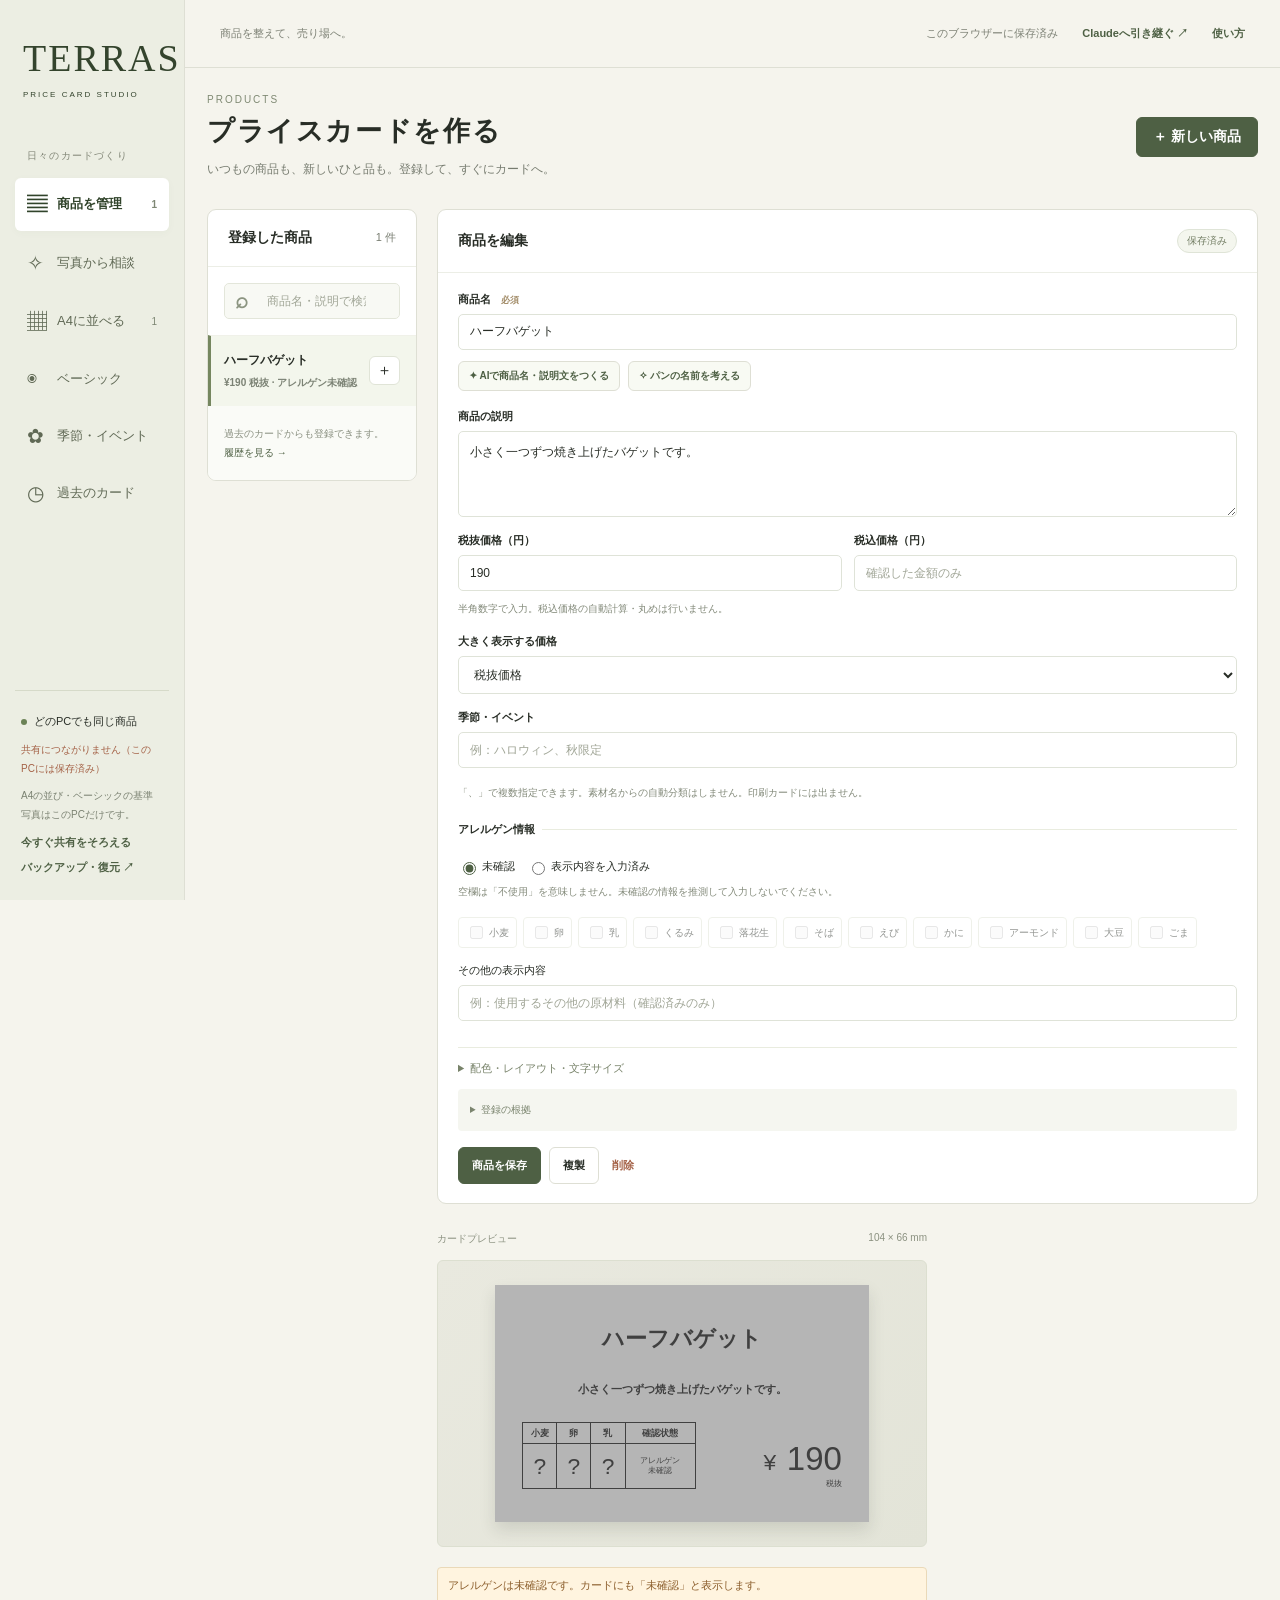
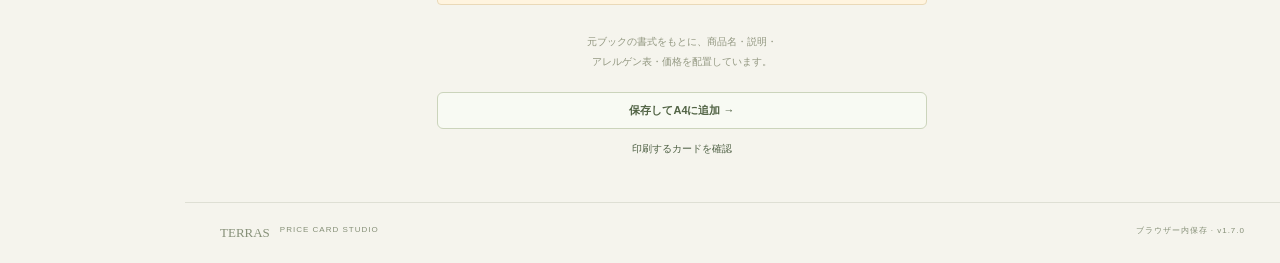
==== commit 0c2172dc: "Add files via upload" ====
--- a/index.html
+++ b/index.html
@@ -4,8 +4,8 @@
   <meta charset="utf-8"><meta name="viewport" content="width=device-width,initial-scale=1">
   <meta name="description" content="TERRASの商品登録と実寸プライスカード印刷。ブラウザー内保存・履歴参照。">
   <title>TERRAS | プライスカード</title>
-  <link rel="stylesheet" href="styles.css?v=1.9.7">
-  <script src="archive.js" defer></script><script src="season-data.js?v=1.1.1" defer></script><script src="gpt-data.js?v=1.7.0" defer></script><script src="photo-data.js?v=1.6.0" defer></script><script src="quality-data.js?v=1.9.6" defer></script><script src="core.js?v=1.6.0" defer></script><script src="renderer.js?v=1.3.0" defer></script><script src="names.js?v=1.2.0" defer></script><script src="photo-ui.js?v=1.9.5" defer></script><script src="quality-store.js?v=1.6.0" defer></script><script src="line-post.js?v=1.9.5" defer></script><script src="quality-ui.js?v=1.9.5" defer></script><script src="gpt-ui.js?v=1.9.5" defer></script><script src="handoff.js?v=1.7.0" defer></script><script src="app.js?v=1.9.5" defer></script>
+  <link rel="stylesheet" href="styles.css?v=1.10.0">
+  <script src="archive.js" defer></script><script src="season-data.js?v=1.1.1" defer></script><script src="gpt-data.js?v=1.7.0" defer></script><script src="photo-data.js?v=1.6.0" defer></script><script src="quality-data.js?v=1.9.6" defer></script><script src="core.js?v=1.6.0" defer></script><script src="renderer.js?v=1.3.0" defer></script><script src="names.js?v=1.2.0" defer></script><script src="photo-ui.js?v=1.9.5" defer></script><script src="quality-store.js?v=1.6.0" defer></script><script src="line-post.js?v=1.10.0" defer></script><script src="card-sync.js?v=1.10.0" defer></script><script src="quality-ui.js?v=1.9.5" defer></script><script src="gpt-ui.js?v=1.9.5" defer></script><script src="handoff.js?v=1.7.0" defer></script><script src="app.js?v=1.10.0" defer></script>
 </head>
 <body>
 <div class="app-shell">
@@ -20,7 +20,7 @@
       <a href="#seasons" data-nav="seasons"><span class="nav-icon">✿</span>季節・イベント</a>
       <a href="#archive" data-nav="archive"><span class="nav-icon">◷</span>過去のカード</a>
     </nav>
-    <div class="side-bottom"><span class="local-dot"></span>このブラウザーに保存<small>この端末・ブラウザーだけのデータです。<br>定期的にJSONでバックアップしてください。</small><button id="backup-open" class="text-button">バックアップ・復元 ↗</button></div>
+    <div class="side-bottom"><span class="local-dot"></span>どのPCでも同じ商品<small id="sync-status">共有を確認中…</small><small>A4の並び・ベーシックの基準写真はこのPCだけです。</small><button id="sync-now" class="text-button">今すぐ共有をそろえる</button><button id="backup-open" class="text-button">バックアップ・復元 ↗</button></div>
   </aside>
   <main>
     <header class="topbar"><div>商品を整えて、売り場へ。</div><div class="topbar-right"><span id="storage-status">ローカル保存</span><button id="handoff-open" class="text-button">Claudeへ引き継ぐ ↗</button><button id="help-open" class="text-button">使い方</button></div></header>
--- a/styles.css
+++ b/styles.css
@@ -20,3 +20,5 @@
 .advice-cost{font-size:13px;font-weight:600;color:var(--olive);margin:0 0 12px}#pc-cost-rate{font-weight:600;color:var(--olive);margin-top:-8px}#pc-cost-rate:empty{display:none}
 .gpt-feature-label{grid-column:1/-1}
 .consult-card{margin:0 0 12px;max-width:340px}.consult-card img{width:100%;border-radius:4px;display:block}.consult-card figcaption{font-size:10px;color:var(--muted);margin-top:4px}
+
+.side-bottom .text-button{display:block;margin-top:4px}.side-bottom small.sync-error{color:#a46146}
